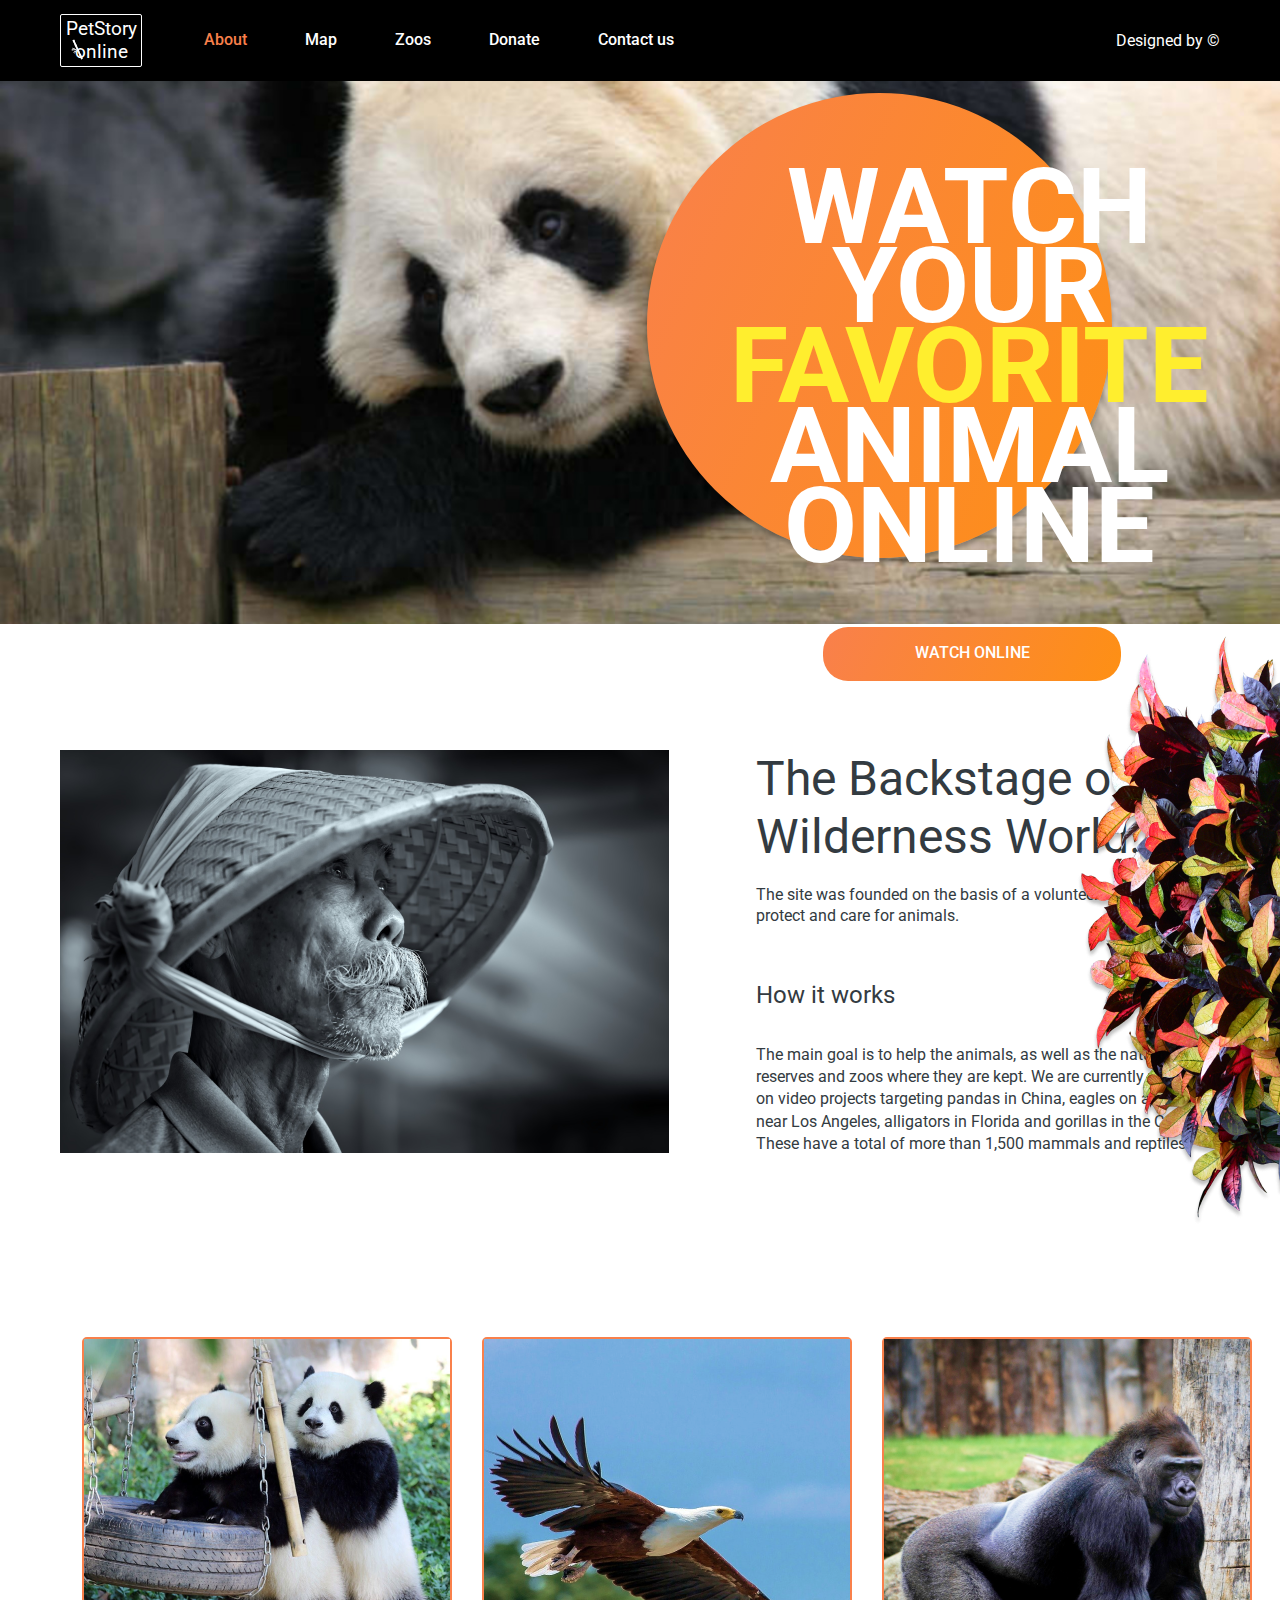
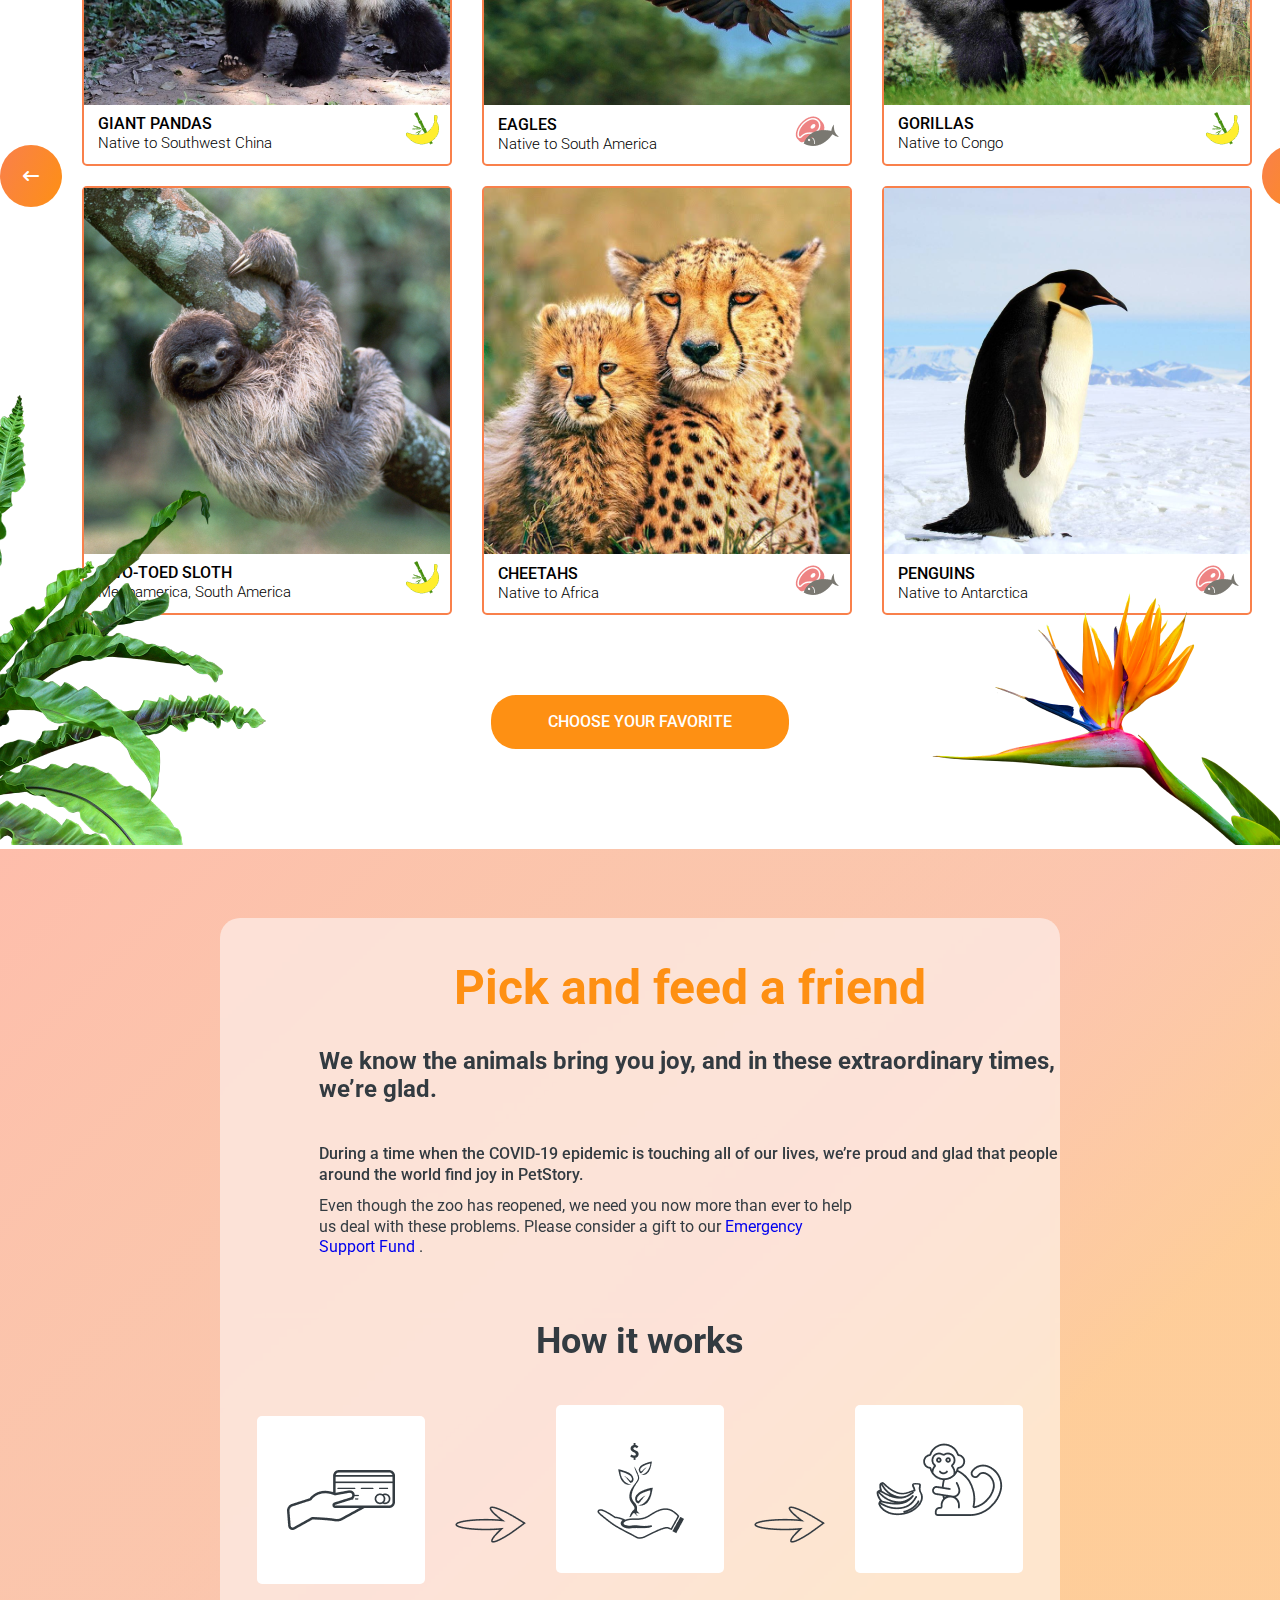
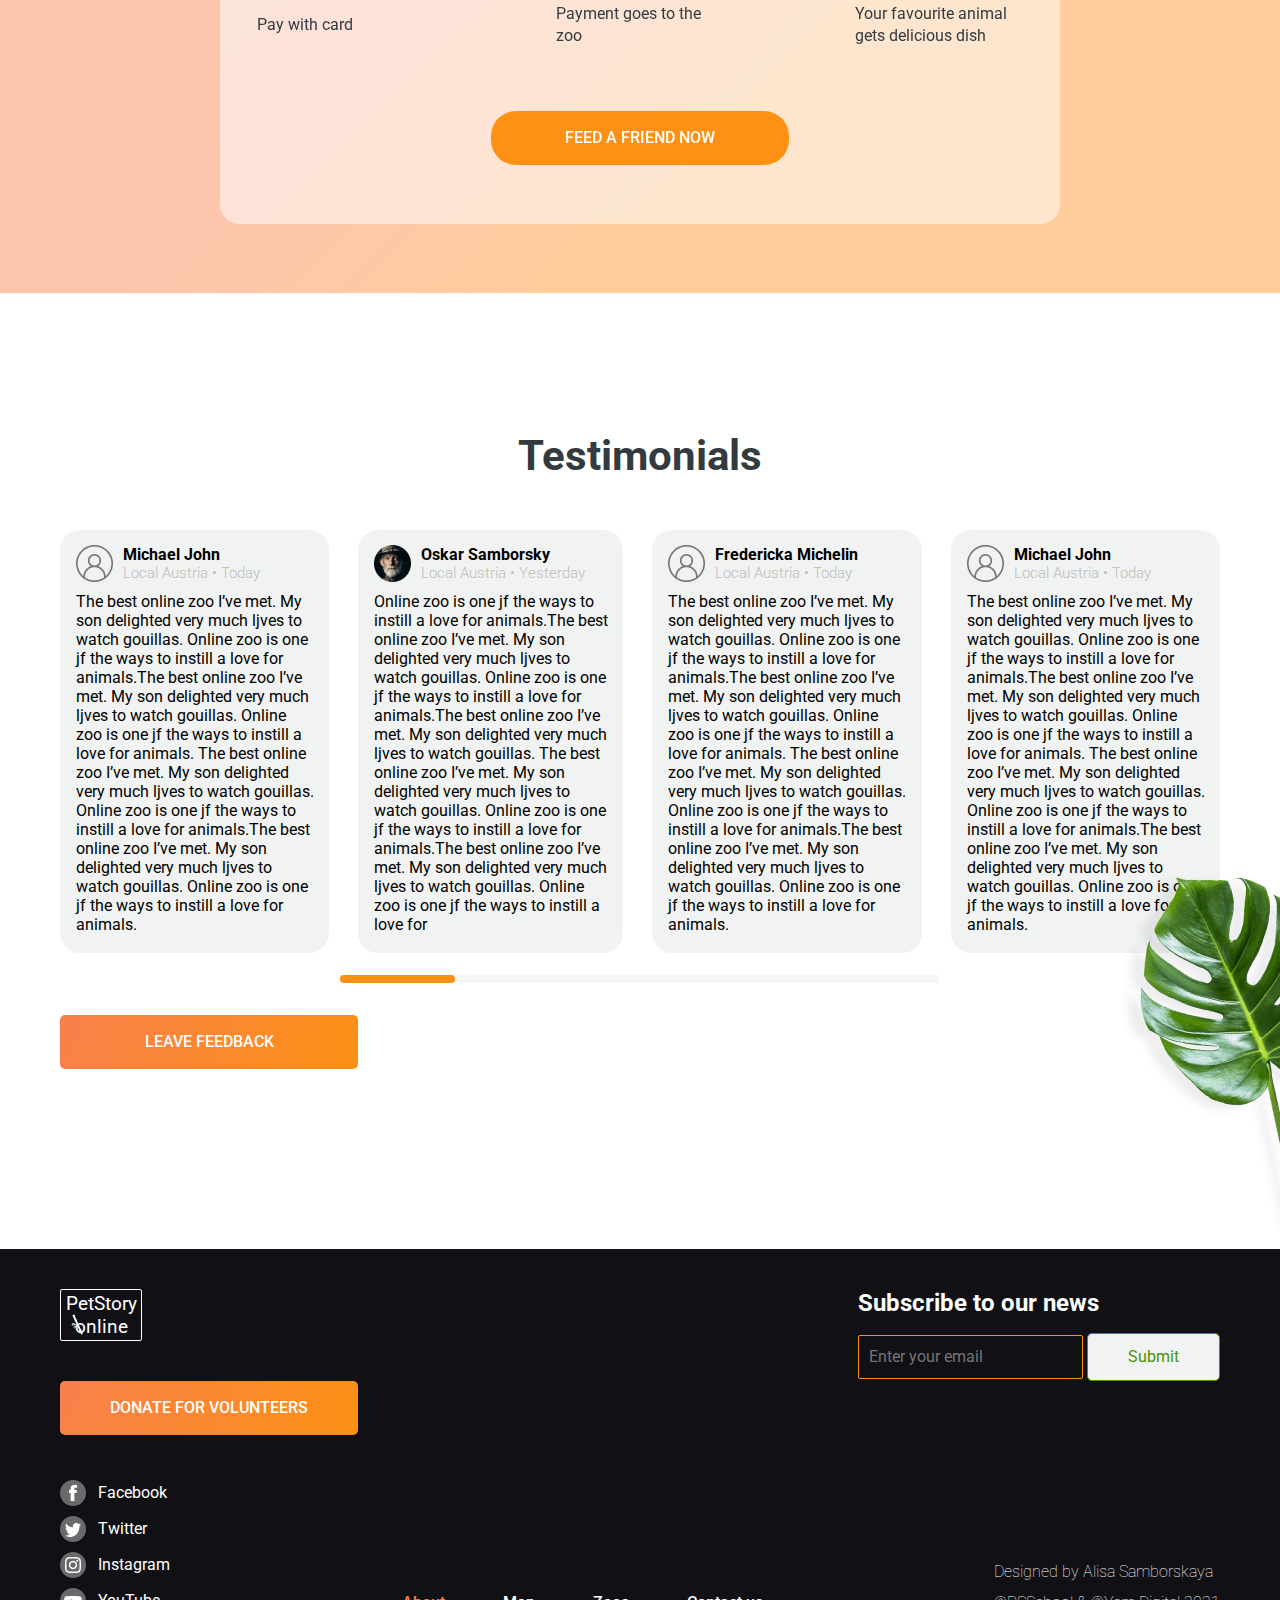
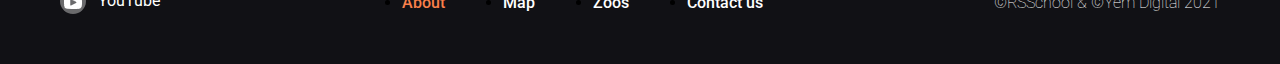
==== pages/main/index.html @ 8fd2d7d8 "init: start online-zoo project" ====
<!DOCTYPE html>
<html lang="en">
	<head>
		<meta charset="UTF-8" />
		<meta http-equiv="X-UA-Compatible" content="IE=edge" />
		<meta name="viewport" content="width=device-width, initial-scale=1.0" />
		<title>ONLINE-ZOO</title>
		<link rel="stylesheet" href="./style.css" />
		<link
			rel="stylesheet"
			href="https://cdnjs.cloudflare.com/ajax/libs/font-awesome/6.2.0/css/all.min.css"
		/>
	</head>
	<body>
		<div class="section__1">
			<!-- header section -->
			<div class="header__container">
				<div class="container">
					<header class="header">
						<div class="header__content">
							<div class="header__logo">
								<a href="./index.html"
									><h1>
										<span>PetStory</span>
										<span>online</span>
									</h1></a
								>
								<img
									src="../../assets/images/bamboo.svg"
									alt="bamboo image"
									class="bamboo"
								/>
							</div>
							<nav class="header__navigation">
								<ul>
									<li><a href="#" class="header__active">About</a></li>
									<li><a href="#">Map</a></li>
									<li><a href="#">Zoos</a></li>
									<li>
										<a href="../donate/index.html" target="_blank">Donate</a>
									</li>
									<li><a href="#">Contact us</a></li>
								</ul>
							</nav>
						</div>
						<div class="design">
							<a
								href="https://www.figma.com/file/jfEFwkXVj1WRq7sUHDr8os/PetStory-online"
								target="_blank"
								>Designed by &copy;</a
							>
						</div>
					</header>
				</div>
			</div>
			<!-- header section -->
			<!-- Watch your favourite animal section -->
			<div class="watch">
				<div class="ellipse"></div>
				<div class="watch__text">
					<h2 class="watch__title">
						<span>Watch</span> <span>your</span>
						<span class="favourite">favorite </span> <span>animal </span>
						<span>online</span>
					</h2>
				</div>
				<div>
					<button class="watch__btn">watсh online</button>
				</div>
			</div>
			<!-- watch your favourite animal section -->
		</div>
		<main>
			<div class="section__2">
				<!-- backstage section -->
				<div class="container">
					<section class="backstage">
						<div class="backstage__photo">
							<img src="../../assets/images/bamboo-cap.png" alt="bamboo-cap" />
						</div>
						<div class="backstage__text">
							<h2>The Backstage of the Wilderness World.</h2>
							<p class="backstage__found">
								The site was founded on the basis of a volunteer movement to
								protect and care for animals.
							</p>
							<p class="backstage__work">How it works</p>
							<p class="backstage__goal">
								The main goal is to help the animals, as well as the nature
								reserves and zoos where they are kept. We are currently working
								on video projects targeting pandas in China, eagles on an island
								near Los Angeles, alligators in Florida and gorillas in the
								Congo. These have a total of more than 1,500 mammals and
								reptiles.
							</p>
						</div>
					</section>
				</div>
				<div class="flower_foto1">
					<img src="../../assets/images/flower_foto1.png" alt="flower_foto1" />
				</div>
			</div>
			<!-- backstage section -->
			<!-- animals card section -->
			<section class="animals">
				<div class="animals__scroll">
					<div class="arrow__left">
						<div class="arrow__left-ellipse">
							<a href="#">
								<i class="fa-solid fa-arrow-left-long"></i>
							</a>
						</div>
					</div>
					<!-- <div class="container"> -->
					<div class="animals__cards">
						<div class="animals__card">
							<img src="../../assets/images/pandas.png" alt="pandas image" />
							<div class="animals__card-info">
								<div class="animals__card-text">
									<h2>giant Pandas</h2>
									<p>Native to Southwest China</p>
								</div>
								<div>
									<img
										src="../../assets/icons/banana-bamboo_icon.png"
										alt="banana-bamboo_icon"
									/>
								</div>
							</div>
						</div>
						<div class="animals__card">
							<img src="../../assets/images/eagle.png" alt="eagle image" />
							<div class="animals__card-info">
								<div class="animals__card-text">
									<h2>Eagles</h2>
									<p>Native to South America</p>
								</div>
								<div>
									<img
										src="../../assets/icons/meet-fish_icon.png"
										alt="banana-bamboo_icon"
									/>
								</div>
							</div>
						</div>
						<div class="animals__card">
							<img src="../../assets/images/gorilla.png" alt="gorilla image" />
							<div class="animals__card-info">
								<div class="animals__card-text">
									<h2>Gorillas</h2>
									<p>Native to Congo</p>
								</div>
								<div>
									<img
										src="../../assets/icons/banana-bamboo_icon.png"
										alt="banana-bamboo_icon"
									/>
								</div>
							</div>
						</div>
						<div class="animals__card">
							<img src="../../assets/images/sloth.png" alt="sloth image" />
							<div class="animals__card-info">
								<div class="animals__card-text">
									<h2>Two-toed Sloth</h2>
									<p>Mesoamerica, South America</p>
								</div>
								<div>
									<img
										src="../../assets/icons/banana-bamboo_icon.png"
										alt="banana-bamboo_icon"
									/>
								</div>
							</div>
						</div>
						<div class="animals__card">
							<img
								src="../../assets/images/cheetahs.png"
								alt="cheetahs image"
							/>
							<div class="animals__card-info">
								<div class="animals__card-text">
									<h2>cheetahs</h2>
									<p>Native to Africa</p>
								</div>
								<div>
									<img
										src="../../assets/icons/meet-fish_icon.png"
										alt="meet-fish_icon"
									/>
								</div>
							</div>
						</div>
						<div class="animals__card">
							<img src="../../assets/images/penguin.png" alt="penguin image" />
							<div class="animals__card-info">
								<div class="animals__card-text">
									<h2>Penguins</h2>
									<p>Native to Antarctica</p>
								</div>
								<div>
									<img
										src="../../assets/icons/meet-fish_icon.png"
										alt="meet-fish_icon"
									/>
								</div>
							</div>
						</div>
					</div>
					<!-- </div> -->
					<div class="arrow__right">
						<div class="arrow__right-ellipse">
							<a href="#">
								<i class="fa-solid fa-arrow-right-long"></i>
							</a>
						</div>
					</div>
				</div>
				<div class="animals__card-button">
					<button>choose your favorite</button>
				</div>

				<div class="flower_foto2">
					<img src="../../assets/images/flower_photo2.png" alt="flower_foto2" />
				</div>
				<div class="flower_foto3">
					<img src="../../assets/images/flower_photo3.png" alt="flower_foto3" />
				</div>
			</section>
			<!-- animals card section -->
			<!-- pick and feed section -->
			<section class="feed">
				<div class="pick">
					<h2>Pick and feed a friend</h2>
					<div class="pick__text">
						<h3>
							We know the animals bring you joy, and in these extraordinary
							times, we’re glad.
						</h3>
						<h4>
							During a time when the COVID-19 epidemic is touching all of our
							lives, we’re proud and glad that people around the world find joy
							in PetStory.
						</h4>
						<p>
							Even though the zoo has reopened, we need you now more than ever
							to help us deal with these problems. Please consider a gift to our
							<a href="#">Emergency Support Fund </a> .
						</p>
					</div>
				</div>
				<div class="pick__work">
					<h3>How it works</h3>
					<div class="pick__process">
						<div class="pick__box">
							<div class="pick__img1">
								<img src="../../assets/icons/pay.png" alt="pay" />
							</div>
							<p>Pay with card</p>
						</div>
						<div>
							<img src="../../assets/icons/arrow.png" alt="arrow" />
						</div>
						<div class="pick__box">
							<div class="pick__img2">
								<img src="../../assets/icons/zoo.png" alt="zoo" />
							</div>
							<p>Payment goes to the zoo</p>
						</div>
						<div>
							<img src="../../assets/icons/arrow.png" alt="arrow" />
						</div>
						<!-- pick__box -->
						<div class="pick__box">
							<div class="pick__img3">
								<img src="../../assets/icons/monkey.png" alt="monkey image" />
							</div>
							<p>Your favourite animal gets delicious dish</p>
						</div>
					</div>
					<div class="pick__button">
						<button>Feed a friend now</button>
					</div>
				</div>
			</section>
			<!-- pick and feed section -->
			<!-- testimonials section -->
			<section class="testimonials">
				<div class="container">
					<div class="testimonials__title">
						<h3>Testimonials</h3>
					</div>
					<div class="testimonials__boxs">
						<div class="user__box">
							<div class="user__data">
								<img src="../../assets/icons/user_icon.png" alt="user icon" />
								<div class="user__info">
									<h4>Michael John</h4>
									<p>Local Austria • Today</p>
								</div>
							</div>
							<div class="user__paragraph">
								<p>
									The best online zoo I’ve met. My son delighted very much ljves
									to watch gouillas. Online zoo is one jf the ways to instill a
									love for animals.The best online zoo I’ve met. My son
									delighted very much ljves to watch gouillas. Online zoo is one
									jf the ways to instill a love for animals. The best online zoo
									I’ve met. My son delighted very much ljves to watch gouillas.
									Online zoo is one jf the ways to instill a love for
									animals.The best online zoo I’ve met. My son delighted very
									much ljves to watch gouillas. Online zoo is one jf the ways to
									instill a love for animals.
								</p>
							</div>
						</div>
						<div class="user__box">
							<div class="user__data">
								<img src="../../assets/icons/Ellipse 2.png" alt="user icon" />
								<div class="user__info">
									<h4>Oskar Samborsky</h4>
									<p>Local Austria • Yesterday</p>
								</div>
							</div>
							<div class="user__paragraph">
								<p>
									Online zoo is one jf the ways to instill a love for
									animals.The best online zoo I’ve met. My son delighted very
									much ljves to watch gouillas. Online zoo is one jf the ways to
									instill a love for animals.The best online zoo I’ve met. My
									son delighted very much ljves to watch gouillas. The best
									online zoo I’ve met. My son delighted very much ljves to watch
									gouillas. Online zoo is one jf the ways to instill a love for
									animals.The best online zoo I’ve met. My son delighted very
									much ljves to watch gouillas. Online zoo is one jf the ways to
									instill a love for
								</p>
							</div>
						</div>
						<div class="user__box">
							<div class="user__data">
								<img src="../../assets/icons/user_icon.png" alt="user icon" />
								<div class="user__info">
									<h4>Fredericka Michelin</h4>
									<p>Local Austria • Today</p>
								</div>
							</div>
							<div class="user__paragraph">
								<p>
									The best online zoo I’ve met. My son delighted very much ljves
									to watch gouillas. Online zoo is one jf the ways to instill a
									love for animals.The best online zoo I’ve met. My son
									delighted very much ljves to watch gouillas. Online zoo is one
									jf the ways to instill a love for animals. The best online zoo
									I’ve met. My son delighted very much ljves to watch gouillas.
									Online zoo is one jf the ways to instill a love for
									animals.The best online zoo I’ve met. My son delighted very
									much ljves to watch gouillas. Online zoo is one jf the ways to
									instill a love for animals.
								</p>
							</div>
						</div>
						<div class="user__box">
							<div class="user__data">
								<img src="../../assets/icons/user_icon.png" alt="user icon" />
								<div class="user__info">
									<h4>Michael John</h4>
									<p>Local Austria • Today</p>
								</div>
							</div>
							<div class="user__paragraph">
								<p>
									The best online zoo I’ve met. My son delighted very much ljves
									to watch gouillas. Online zoo is one jf the ways to instill a
									love for animals.The best online zoo I’ve met. My son
									delighted very much ljves to watch gouillas. Online zoo is one
									jf the ways to instill a love for animals. The best online zoo
									I’ve met. My son delighted very much ljves to watch gouillas.
									Online zoo is one jf the ways to instill a love for
									animals.The best online zoo I’ve met. My son delighted very
									much ljves to watch gouillas. Online zoo is one jf the ways to
									instill a love for animals.
								</p>
							</div>
						</div>
					</div>
					<div class="line__scroll">
						<div class="line"></div>
					</div>
					<div class="testimonials__button">
						<button>leave feedback</button>
					</div>
					<div class="leav">
						<img src="../../assets/images/leav_foto.png" alt="leav_foto" />
					</div>
				</div>
			</section>
			<!-- testimonials section -->
		</main>
		<footer>
			<div class="container">
				<div class="footer__header">
					<div class="footer__logo">
						<a href="./index.html"
							><h1>
								<span>PetStory</span>
								<span>online</span>
							</h1></a
						>
						<img
							src="../../assets/images/bamboo.svg"
							alt="bamboo image"
							class="bamboo"
						/>
					</div>
					<div class="footer__news">
						<h2>Subscribe to our news</h2>
						<input type="email" placeholder="Enter your email" required />
						<button>Submit</button>
					</div>
				</div>
				<div class="footer__btn">
					<a href="../donate/index.html" target="_blank"
						>donate for volunteers</a
					>
				</div>
				<div class="footer__navbar">
					<div class="footer__icons">
						<div class="icon icon1">
							<a href="#">
								<img
									src="../../assets/icons/facebook.png"
									alt="facebook logo"
								/>
							</a>
							<p>Facebook</p>
						</div>
						<div class="icon icon2">
							<a href="#">
								<img src="../../assets/icons/twitter.png" alt="twitter logo" />
							</a>
							<p>Twitter</p>
						</div>
						<div class="icon icon3">
							<a href="#">
								<img
									src="../../assets/icons/instagram.png"
									alt="instagram logo"
								/>
							</a>
							<p>Instagram</p>
						</div>
						<div class="icon icon4">
							<a href="#">
								<img src="../../assets/icons/youtube.png" alt="youtube logo" />
							</a>
							<p>YouTube</p>
						</div>
					</div>
					<nav class="header__navigation">
						<ul>
							<li><a href="#" class="header__active">About</a></li>
							<li><a href="#">Map</a></li>
							<li><a href="#">Zoos</a></li>

							<li><a href="#">Contact us</a></li>
						</ul>
					</nav>
					<div class="contributors">
						<p>Designed by Alisa Samborskaya</p>
						<p>©RSSchool & ©Yem Digital 2021</p>
					</div>
				</div>
			</div>
		</footer>
	</body>
</html>
---- pages/main/style.css ----
@import url('https://fonts.googleapis.com/css2?family=Roboto:ital,wght@0,400;0,500;0,700;0,900;1,300;1,400;1,500;1,700;1,900&display=swap');
/* 727px */
* {
	margin: 0;
	padding: 0;
	box-sizing: border-box;
	font-family: 'Roboto', sans-serif;
	text-decoration: none;
}

.container {
	max-width: 1160px;
	margin: 0 auto;
}
.header__container {
	background: #000000;
	backdrop-filter: blur(2px);
}
header {
	display: flex;
	justify-content: space-between;
	align-items: center;
	padding: 14px 0;
}
.header__content {
	display: flex;
	align-items: center;
	gap: 62px;
}
.header__logo {
	position: relative;
}

.header__logo h1 {
	color: #fff;
	border: 1px solid #fff;
	line-height: 120%;
	font-size: 19px;
	padding: 3px 4.55px 2px 4.55px;
	display: flex;
	flex-direction: column;

	font-weight: 400;

	border-radius: 2px;
}
.header__logo h1 span {
	display: block;
	text-align: center;
}
.header__navigation ul {
	display: flex;
	gap: 58px;
}
.header__navigation ul li a.header__active {
	color: #f9804b;
}
.header__navigation ul li a {
	font-weight: 500;
	font-size: 16px;
	line-height: 140%;
	color: #ffffff;
	transition: 0.5s all;
}
.header__navigation ul li a:hover {
	color: #f9804b;
	text-decoration: underline;
}
.bamboo {
	position: absolute;
	top: 25px;
	left: 11px;
}
.design a {
	color: #fff;
}
.design a:hover {
	color: #fed290;
}

/*  */
.section__1 {
	background-image: url(/assets/images/GiantPanda.png);
	background-size: contain;
	background-repeat: no-repeat;
	height: 100vh;
}
.section__2 {
	position: relative;
}
.watch {
	position: relative;
	/* height: 100vh; */
}

.ellipse {
	width: 465px;
	height: 465px;
	background: linear-gradient(113.96deg, #f9804b 1.49%, #fe9013 101.44%);
	border-radius: 50%;
	box-shadow: 0px 4px 4px rgba(0, 0, 0, 0.25);
	position: absolute;
	left: calc(50% - 465px / 2 + 239.5px);
	top: 12px;
	z-index: 0;
}
.watch__text {
	z-index: 10;
}
.watch__title {
	font-style: normal;
	font-weight: 700;
	font-size: 106.496px;
	line-height: 75%;
	text-align: center;
	text-transform: uppercase;
	color: #ffffff;
	position: absolute;
	top: 86px;
	left: calc(50% - 500.31px / 2 + 340.15px);
}
.watch__title span {
	display: block;
}
.favourite {
	color: #ffee2e;
}
.watch__btn {
	font-style: normal;
	font-weight: 500;
	font-size: 16px;
	line-height: 140%;
	/* or 22px */

	text-align: center;
	text-transform: uppercase;

	color: #ffffff;
	background: linear-gradient(113.96deg, #f9804b 1.49%, #fe9013 101.44%);
	border-radius: 25px;
	border: none;
	position: absolute;
	width: 298px;
	height: 54px;
	left: calc(50% - 298px / 2 + 332px);
	top: 546px;
}

/*  */

.backstage {
	display: flex;
	/* align-items: center; */
	gap: 87px;
	justify-content: space-between;
	margin: -150px 0 180px 0;
}
.backstage__text h2 {
	font-style: normal;
	font-weight: 400;
	font-size: 48px;
	line-height: 120%;
	/* or 58px */

	color: #333b41;
}
.backstage__found {
	padding: 20px 0 54px 0;
	font-style: normal;
	font-weight: 400;
	font-size: 16px;
	line-height: 130%;
	/* or 21px */

	color: #333b41;
}
.backstage__work {
	font-style: normal;
	font-weight: 400;
	font-size: 24px;
	line-height: 120%;
	/* identical to box height, or 29px */

	color: #333b41;
	padding-bottom: 34px;
}
.backstage__goal {
	font-style: normal;
	font-weight: 400;
	font-size: 16px;
	line-height: 140%;
	/* or 22px */

	color: #333b41;
}

/*  */
/*  */
/*  */
/*  */
.animals__card-info {
	padding: 3px 11px 10px 14px;
}
.animals__card-text h2 {
	font-style: normal;
	font-weight: 500;
	font-size: 16px;
	line-height: 140%;
	text-transform: uppercase;
	color: #000000;
}
.animals__card-text p {
	font-style: normal;
	font-weight: 300;
	font-size: 15px;
	line-height: 110%;
	color: #000000;
}
.animals__card-info {
	display: flex;
	justify-content: space-between;
	align-items: center;
}
.animals__cards {
	display: grid;
	column-gap: 30px;
	row-gap: 20px;
	grid-template-columns: auto auto auto;
	width: 1160px;
}
.animals {
	padding-bottom: 100px;
	position: relative;
}
.animals__card {
	border-radius: 5px;
	border: 2px solid #f9804b;
}
.animals__card-button {
	text-align: center;
}
.animals__card-button button {
	font-style: normal;
	font-weight: 500;
	font-size: 16px;
	line-height: 140%;
	text-align: center;
	text-transform: uppercase;
	color: #ffffff;
	background: #fe9013;
	border-radius: 25px;
	width: 298px;
	height: 54px;
	border-radius: 25px;
	border: none;
}

.arrow__left-ellipse,
.arrow__right-ellipse {
	width: 62px;
	height: 62px;
	background: linear-gradient(113.96deg, #f9804b 1.49%, #fe9013 101.44%);
	border-radius: 50%;
	display: flex;
	justify-content: center;
	align-items: center;
}
.arrow__left-ellipse a i,
.arrow__right-ellipse a i {
	color: #ffffff;

	width: 16px;
}
.animals__scroll {
	display: flex;
	/* justify-content: space-between; */
	gap: 20px;
	align-items: center;

	width: 1324px;
	margin: 0 auto;
	margin-bottom: 80px;
}

.flower_foto1 {
	position: absolute;
	right: 0;
	top: -125px;
}
.flower_foto2 {
	position: absolute;
	bottom: 0;
	left: 0;
}
.flower_foto3 {
	position: absolute;
	right: 0;
	bottom: 0;
}
/*  */
/*  */
/*  */

.feed {
	background: linear-gradient(
			315.75deg,
			rgba(254, 210, 144, 0.7) 30.06%,
			#febdab 100.95%,
			rgba(254, 210, 144, 0.7) 106.36%
		),
		linear-gradient(
			315.75deg,
			rgba(254, 189, 171, 0.74) 30.06%,
			rgba(243, 169, 248, 0.66) 50.74%,
			#e0d8f0 80.49%,
			#eaf7fe 127.9%,
			#eaf7fe 149.54%
		),
		linear-gradient(
			315.75deg,
			rgba(254, 189, 171, 0.74) 30.06%,
			rgba(243, 169, 248, 0.66) 50.74%,
			#e0d8f0 80.49%,
			#eaf7fe 127.9%,
			#eaf7fe 149.54%
		);
	padding: 69px 220px;
}
.pick {
	background: rgba(253, 253, 255, 0.52);
	backdrop-filter: blur(2px);
	/* Note: backdrop-filter has minimal browser support */
	border-top-left-radius: 20px;
	border-top-right-radius: 20px;
	padding: 41px 0 0 99px;
}
.pick__work {
	background: rgba(253, 253, 255, 0.52);
	backdrop-filter: blur(2px);
	/* Note: backdrop-filter has minimal browser support */

	border-bottom-left-radius: 20px;
	border-bottom-right-radius: 20px;
}
.pick h2 {
	font-size: 48px;
	line-height: 120%;
	text-align: center;
	color: #fe9013;
}
.pick__text h3 {
	font-size: 24px;
	line-height: 120%;
	color: #333b41;
	padding: 30px 0 40px 0;
}
.pick__text h4 {
	font-weight: 500;
	font-size: 16px;
	line-height: 130%;
	color: #333b41;
}
.pick__text p {
	font-size: 16px;
	line-height: 130%;
	color: #333b41;
	padding: 10px 198px 60px 0;
}
.pick__work h3 {
	font-size: 36px;
	line-height: 130%;
	/* identical to box height, or 47px */
	padding-bottom: 40px;
	color: #333b41;
	text-align: center;
	font-style: normal;
}
.pick__process {
	display: flex;
	align-items: center;
	gap: 30px;
	justify-content: center;
	width: 764px;
	margin: 0 auto;
}
.pick__img1 {
	background: #ffffff;
	border-radius: 5px;
	padding: 54px 30px;
	width: 168px;
	height: 168px;
}

.pick__img2 {
	padding: 38px 41px 35px 41px;
	background: #ffffff;
	border-radius: 5px;
	width: 168px;
	height: 168px;
}
.pick__img3 {
	padding: 38px 21px 35px 21px;
	background: #ffffff;
	border-radius: 5px;
	width: 168px;
	height: 168px;
}
.pick__box p {
	font-size: 16px;
	line-height: 140%;
	/* or 22px */
	width: 168px;
	color: #333b41;
	padding-top: 30px;
}
.pick__button {
	text-align: center;
}
.pick__button button {
	font-style: normal;
	font-weight: 500;
	font-size: 16px;
	line-height: 140%;
	text-align: center;
	text-transform: uppercase;
	color: #ffffff;
	background: #fe9013;
	border-radius: 25px;
	width: 298px;
	height: 54px;
	border-radius: 25px;
	border: none;
	margin-top: 63px;
	margin-bottom: 59px;
}

/*  */
/*  */
/*  */
.testimonials__boxs {
	display: flex;
	gap: 29px;
}
.testimonials__title {
	padding: 140px 0 50px 0;
	text-align: center;
	font-size: 36px;
	line-height: 130%;

	color: #333b41;
}
.user__box {
	background: #f1f3f2;
	border-radius: 20px;
	padding: 15px 15px 19px 16px;
}
.user__data {
	display: flex;
	gap: 10px;
	align-items: center;
	padding-bottom: 10px;
}
.user__info h4 {
	font-size: 16px;
	line-height: 120%;
	color: #000000;
}
.user__info p {
	font-weight: 300;
	font-size: 15px;
	line-height: 120%;
	color: #bdbdbd;
}
.line__scroll {
	width: 599px;
	height: 8px;
	background: #f5f7f6;
	margin: 22px 0 32px 280px;
}
.line {
	width: 115px;
	height: 8px;
	background: #fe9013;
	border-radius: 5px;
}
.testimonials__button button {
	font-style: normal;
	font-weight: 500;
	font-size: 16px;
	line-height: 140%;
	/* or 22px */
	width: 298px;
	height: 54px;
	text-align: center;
	text-transform: uppercase;
	background: linear-gradient(113.96deg, #f9804b 1.49%, #fe9013 101.44%);
	border-radius: 5px;
	border: none;
	color: #ffffff;
	margin-bottom: 180px;
}
.leav {
	position: absolute;
	bottom: 0;
	right: 0;
}
.testimonials {
	position: relative;
}

.footer__logo {
	position: relative;
}

.footer__logo h1 {
	color: #fff;
	border: 1px solid #fff;
	line-height: 120%;
	font-size: 19px;
	padding: 3px 4.55px 2px 4.55px;
	display: flex;
	flex-direction: column;

	font-weight: 400;

	border-radius: 2px;
}
.footer__logo h1 span {
	display: block;
	text-align: center;
}
footer {
	background: #111115;
	padding: 40px 0 50px 0;
}
.footer__header {
	display: flex;
	justify-content: space-between;
}
.footer__news h2 {
	font-size: 24px;
	line-height: 120%;
	padding-bottom: 15px;
	/* identical to box height, or 29px */

	color: #ffffff;
}
.footer__news input {
	font-size: 16px;
	line-height: 140%;
	padding: 10px;
	color: #bdbdbd;
	outline: none;
	background: transparent;
	border: 0.7px solid #fe9013;
	border-radius: 2px;
}
.footer__news button {
	font-size: 16px;
	line-height: 140%;
	color: #4b9200;
	padding: 12px 40px;
	background: #f1f3f2;
	border: 1px solid #4b9200;
	border-radius: 5px;
	cursor: pointer;
}
.footer__btn a {
	font-style: normal;
	font-weight: 500;
	font-size: 16px;
	line-height: 140%;
	/* or 22px */
	width: 298px;
	height: 54px;
	text-align: center;
	text-transform: uppercase;
	background: linear-gradient(113.96deg, #f9804b 1.49%, #fe9013 101.44%);
	border-radius: 5px;
	border: none;
	color: #ffffff;
	display: flex;
	justify-content: center;
	align-items: center;
}
.footer__navbar {
	display: flex;
	justify-content: space-between;
	align-items: flex-end;
	margin-top: 45px;
}
.icon a {
	width: 26px;
	height: 26px;
	background: rgba(196, 196, 196, 0.5);
	border-radius: 50%;
}
.icon p {
	font-size: 16px;
	line-height: 140%;
	/* or 22px */

	color: #ffffff;
}
.icon {
	display: flex;
	gap: 12px;
	align-items: center;
}
.icon1 a {
	padding: 5px 9px;
}
.icon2 a {
	padding: 6px 5px;
}
.icon3 a {
	padding: 5px;
}
.icon4 a {
	padding: 6px 4px 7px 4px;
}
.footer__icons {
	display: flex;
	flex-direction: column;
	gap: 10px;
}
.contributors {
	display: flex;
	flex-direction: column;
	gap: 10px;
}
.contributors p {
	font-weight: 100;
	font-size: 16px;
	line-height: 130%;
	/* identical to box height, or 21px */
	font-weight: lighter;
	color: #ffffff;
}
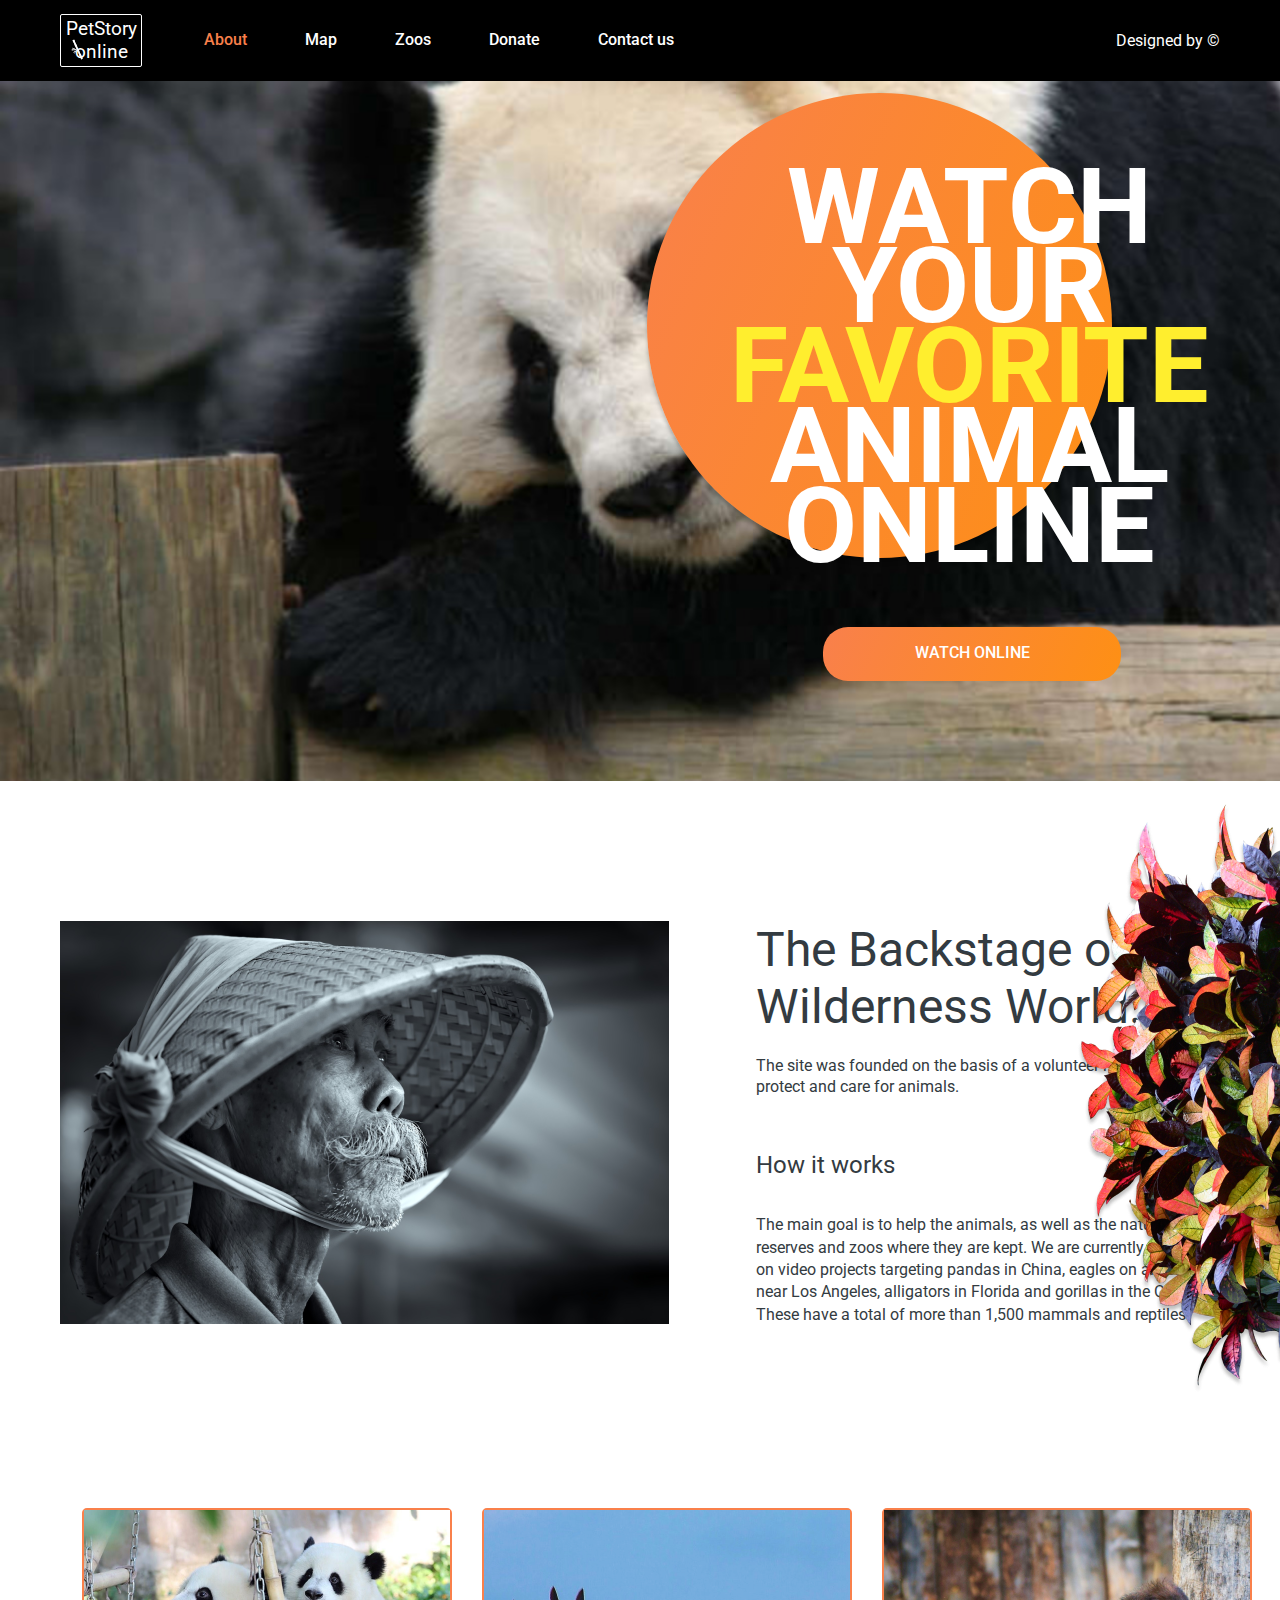
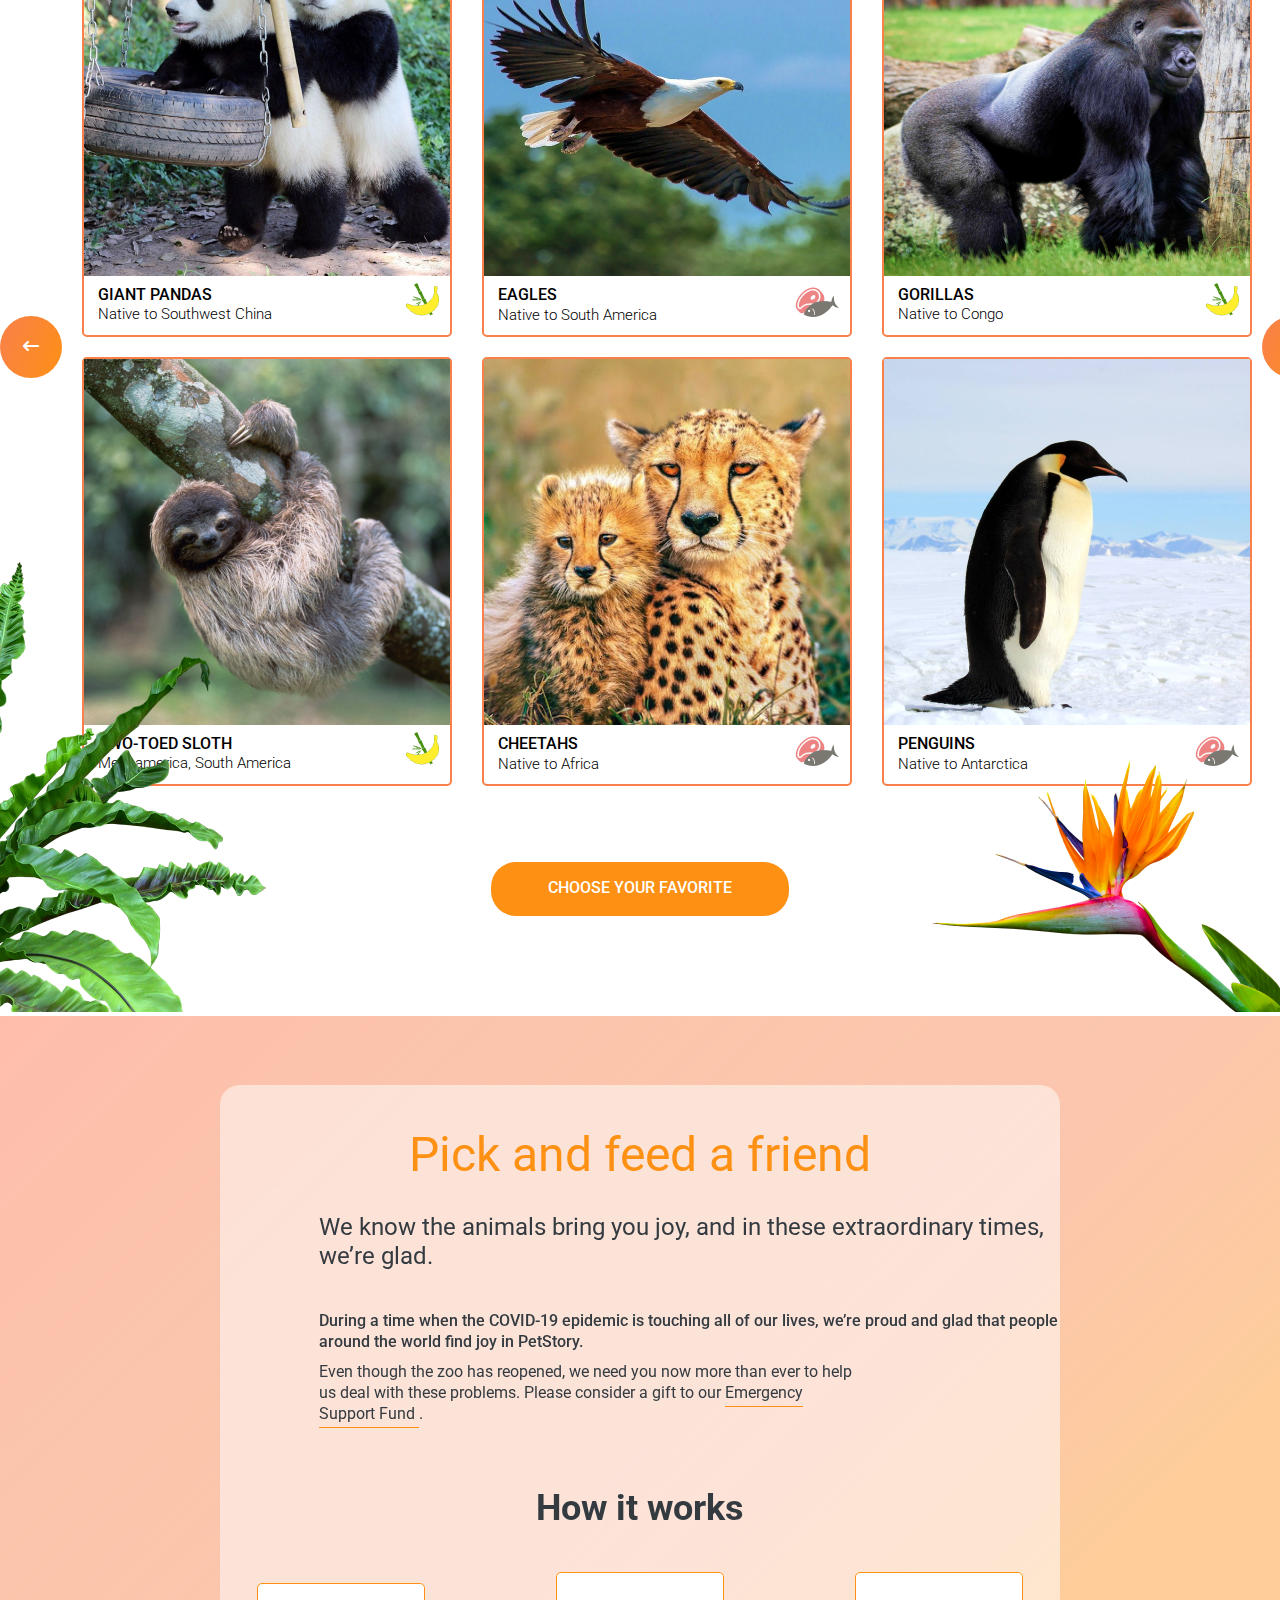
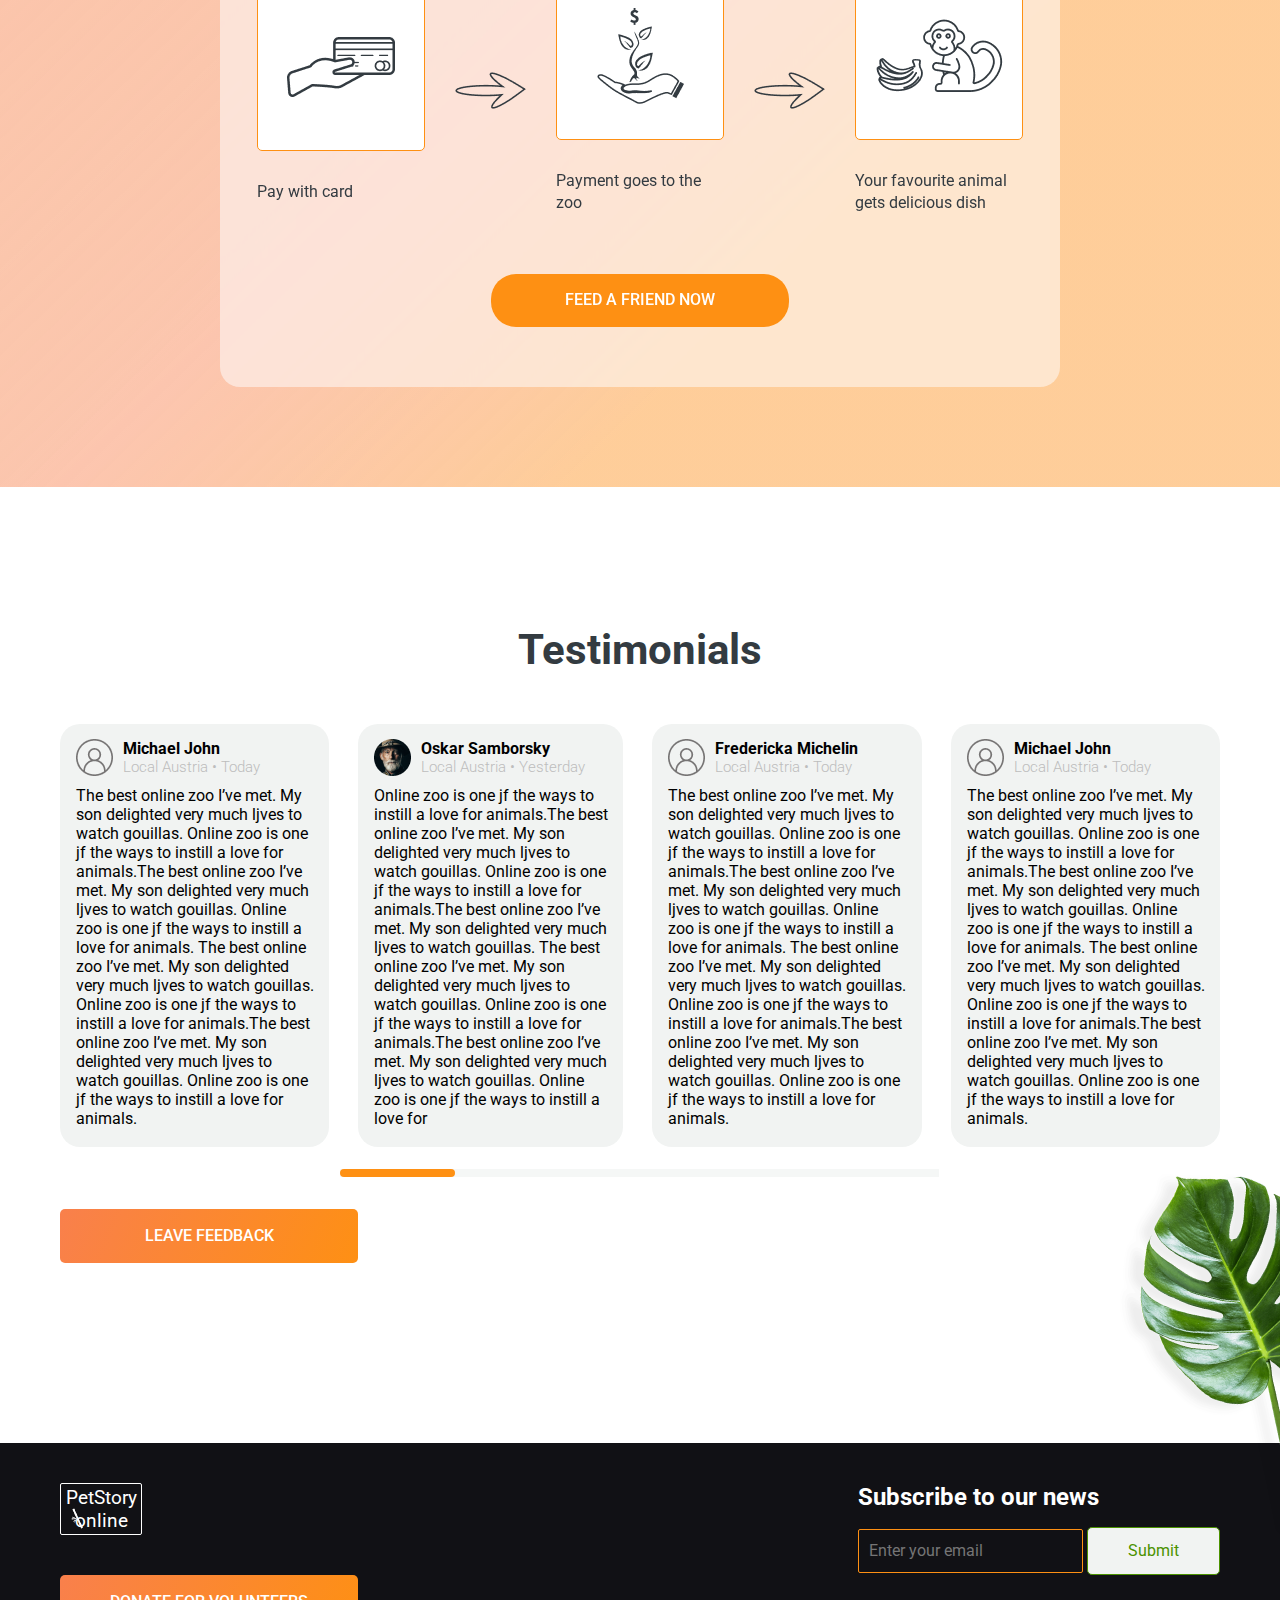
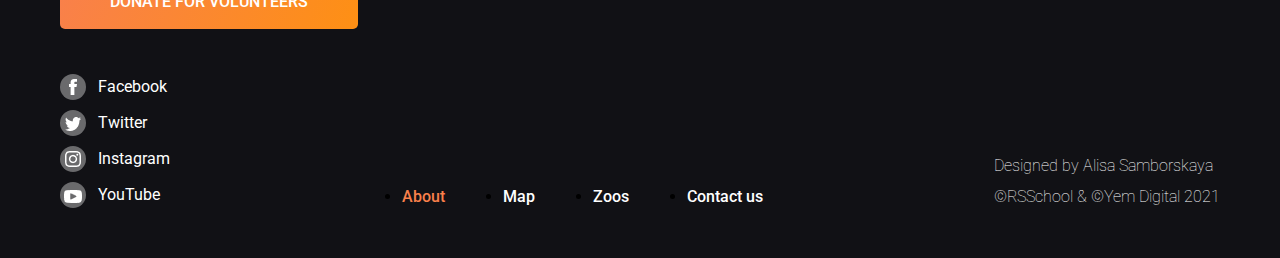
==== commit b53764e2: "fix: fix broken layout" ====
--- a/pages/main/index.html
+++ b/pages/main/index.html
@@ -230,56 +230,61 @@
 			<!-- animals card section -->
 			<!-- pick and feed section -->
 			<section class="feed">
-				<div class="pick">
-					<h2>Pick and feed a friend</h2>
-					<div class="pick__text">
-						<h3>
-							We know the animals bring you joy, and in these extraordinary
-							times, we’re glad.
-						</h3>
-						<h4>
-							During a time when the COVID-19 epidemic is touching all of our
-							lives, we’re proud and glad that people around the world find joy
-							in PetStory.
-						</h4>
-						<p>
-							Even though the zoo has reopened, we need you now more than ever
-							to help us deal with these problems. Please consider a gift to our
-							<a href="#">Emergency Support Fund </a> .
-						</p>
-					</div>
-				</div>
-				<div class="pick__work">
-					<h3>How it works</h3>
-					<div class="pick__process">
-						<div class="pick__box">
-							<div class="pick__img1">
-								<img src="../../assets/icons/pay.png" alt="pay" />
-							</div>
-							<p>Pay with card</p>
-						</div>
-						<div>
-							<img src="../../assets/icons/arrow.png" alt="arrow" />
-						</div>
-						<div class="pick__box">
-							<div class="pick__img2">
-								<img src="../../assets/icons/zoo.png" alt="zoo" />
-							</div>
-							<p>Payment goes to the zoo</p>
-						</div>
-						<div>
-							<img src="../../assets/icons/arrow.png" alt="arrow" />
-						</div>
-						<!-- pick__box -->
-						<div class="pick__box">
-							<div class="pick__img3">
-								<img src="../../assets/icons/monkey.png" alt="monkey image" />
-							</div>
-							<p>Your favourite animal gets delicious dish</p>
-						</div>
-					</div>
-					<div class="pick__button">
-						<button>Feed a friend now</button>
+				<div class="container">
+					<div class="pick">
+						<h2>Pick and feed a friend</h2>
+						<div class="pick__text">
+							<h3>
+								We know the animals bring you joy, and in these extraordinary
+								times, we’re glad.
+							</h3>
+							<h4>
+								During a time when the COVID-19 epidemic is touching all of our
+								lives, we’re proud and glad that people around the world find
+								joy in PetStory.
+							</h4>
+							<p>
+								Even though the zoo has reopened, we need you now more than ever
+								to help us deal with these problems. Please consider a gift to
+								our
+								<a href="#">Emergency Support Fund </a> .
+							</p>
+						</div>
+					</div>
+				</div>
+				<div class="container">
+					<div class="pick__work">
+						<h3>How it works</h3>
+						<div class="pick__process">
+							<div class="pick__box">
+								<div class="pick__img1">
+									<img src="../../assets/icons/pay.png" alt="pay" />
+								</div>
+								<p>Pay with card</p>
+							</div>
+							<div>
+								<img src="../../assets/icons/arrow.png" alt="arrow" />
+							</div>
+							<div class="pick__box">
+								<div class="pick__img2">
+									<img src="../../assets/icons/zoo.png" alt="zoo" />
+								</div>
+								<p>Payment goes to the zoo</p>
+							</div>
+							<div>
+								<img src="../../assets/icons/arrow.png" alt="arrow" />
+							</div>
+							<!-- pick__box -->
+							<div class="pick__box">
+								<div class="pick__img3">
+									<img src="../../assets/icons/monkey.png" alt="monkey image" />
+								</div>
+								<p>Your favourite animal gets delicious dish</p>
+							</div>
+						</div>
+						<div class="pick__button">
+							<button>Feed a friend now</button>
+						</div>
 					</div>
 				</div>
 			</section>
@@ -473,5 +478,6 @@
 				</div>
 			</div>
 		</footer>
+		<script src="script.js"></script>
 	</body>
 </html>
--- a/pages/main/style.css
+++ b/pages/main/style.css
@@ -75,15 +75,16 @@
 	color: #fff;
 }
 .design a:hover {
-	color: #fed290;
+	color: #f9804b;
 }
 
 /*  */
 .section__1 {
-	background-image: url(/assets/images/GiantPanda.png);
-	background-size: contain;
+	background-image: url(../../assets/images/GiantPanda.png);
+	background-size: cover;
 	background-repeat: no-repeat;
-	height: 100vh;
+	width: 100%;
+	padding-bottom: 700px;
 }
 .section__2 {
 	position: relative;
@@ -153,7 +154,7 @@
 	/* align-items: center; */
 	gap: 87px;
 	justify-content: space-between;
-	margin: -150px 0 180px 0;
+	margin: 140px 0 180px 0;
 }
 .backstage__text h2 {
 	font-style: normal;
@@ -279,13 +280,13 @@
 
 	width: 1324px;
 	margin: 0 auto;
-	margin-bottom: 80px;
+	margin-bottom: 76px;
 }
 
 .flower_foto1 {
 	position: absolute;
 	right: 0;
-	top: -125px;
+	top: -128px;
 }
 .flower_foto2 {
 	position: absolute;
@@ -324,7 +325,7 @@
 			#eaf7fe 127.9%,
 			#eaf7fe 149.54%
 		);
-	padding: 69px 220px;
+	padding: 69px 220px 100px 220px;
 }
 .pick {
 	background: rgba(253, 253, 255, 0.52);
@@ -332,7 +333,7 @@
 	/* Note: backdrop-filter has minimal browser support */
 	border-top-left-radius: 20px;
 	border-top-right-radius: 20px;
-	padding: 41px 0 0 99px;
+	padding: 41px 0 0 0;
 }
 .pick__work {
 	background: rgba(253, 253, 255, 0.52);
@@ -347,24 +348,29 @@
 	line-height: 120%;
 	text-align: center;
 	color: #fe9013;
+	font-style: normal;
+	font-weight: 400;
 }
 .pick__text h3 {
 	font-size: 24px;
 	line-height: 120%;
 	color: #333b41;
 	padding: 30px 0 40px 0;
+	font-weight: 400;
+	padding-left: 99px;
 }
 .pick__text h4 {
 	font-weight: 500;
 	font-size: 16px;
 	line-height: 130%;
 	color: #333b41;
+	padding-left: 99px;
 }
 .pick__text p {
 	font-size: 16px;
 	line-height: 130%;
 	color: #333b41;
-	padding: 10px 198px 60px 0;
+	padding: 10px 198px 60px 99px;
 }
 .pick__work h3 {
 	font-size: 36px;
@@ -375,6 +381,11 @@
 	text-align: center;
 	font-style: normal;
 }
+.pick__text a {
+	color: inherit;
+	border-bottom: 1px solid #fe9013;
+	padding-bottom: 4px;
+}
 .pick__process {
 	display: flex;
 	align-items: center;
@@ -386,24 +397,37 @@
 .pick__img1 {
 	background: #ffffff;
 	border-radius: 5px;
-	padding: 54px 30px;
+	display: flex;
+	align-items: center;
+	justify-content: center;
 	width: 168px;
 	height: 168px;
+	border: 1px solid #fe9013;
 }
 
 .pick__img2 {
-	padding: 38px 41px 35px 41px;
+	display: flex;
+	align-items: center;
+	justify-content: center;
 	background: #ffffff;
 	border-radius: 5px;
 	width: 168px;
 	height: 168px;
+	border: 1px solid #fe9013;
 }
 .pick__img3 {
-	padding: 38px 21px 35px 21px;
+	display: flex;
+	align-items: center;
+	justify-content: center;
 	background: #ffffff;
 	border-radius: 5px;
 	width: 168px;
 	height: 168px;
+	border: 1px solid #fe9013;
+}
+.pick__box {
+	width: 168px;
+	/* height: 168px; */
 }
 .pick__box p {
 	font-size: 16px;
@@ -427,11 +451,12 @@
 	background: #fe9013;
 	border-radius: 25px;
 	width: 298px;
-	height: 54px;
+	/* height: 54px; */
+	padding: 15px 0;
 	border-radius: 25px;
 	border: none;
-	margin-top: 63px;
-	margin-bottom: 59px;
+	margin-top: 60px;
+	margin-bottom: 60px;
 }
 
 /*  */
@@ -501,7 +526,7 @@
 }
 .leav {
 	position: absolute;
-	bottom: 0;
+	bottom: -105px;
 	right: 0;
 }
 .testimonials {
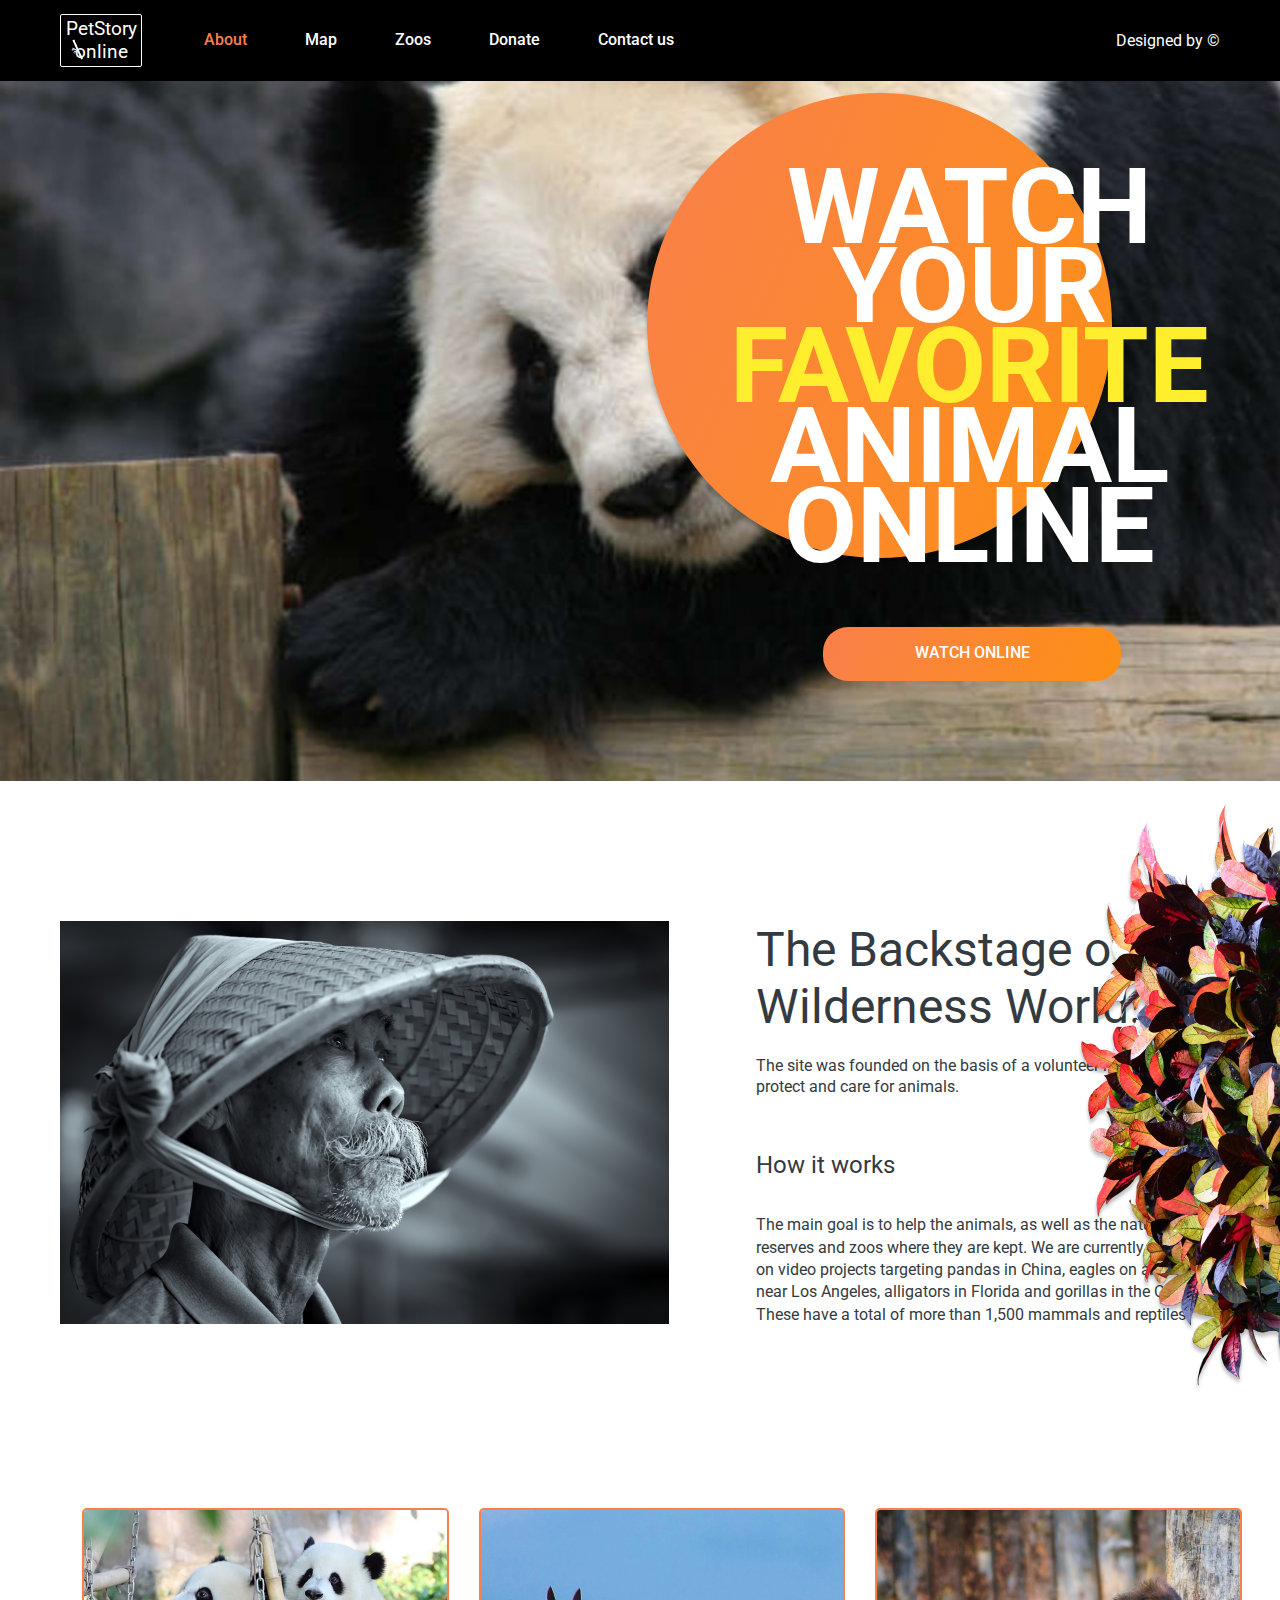
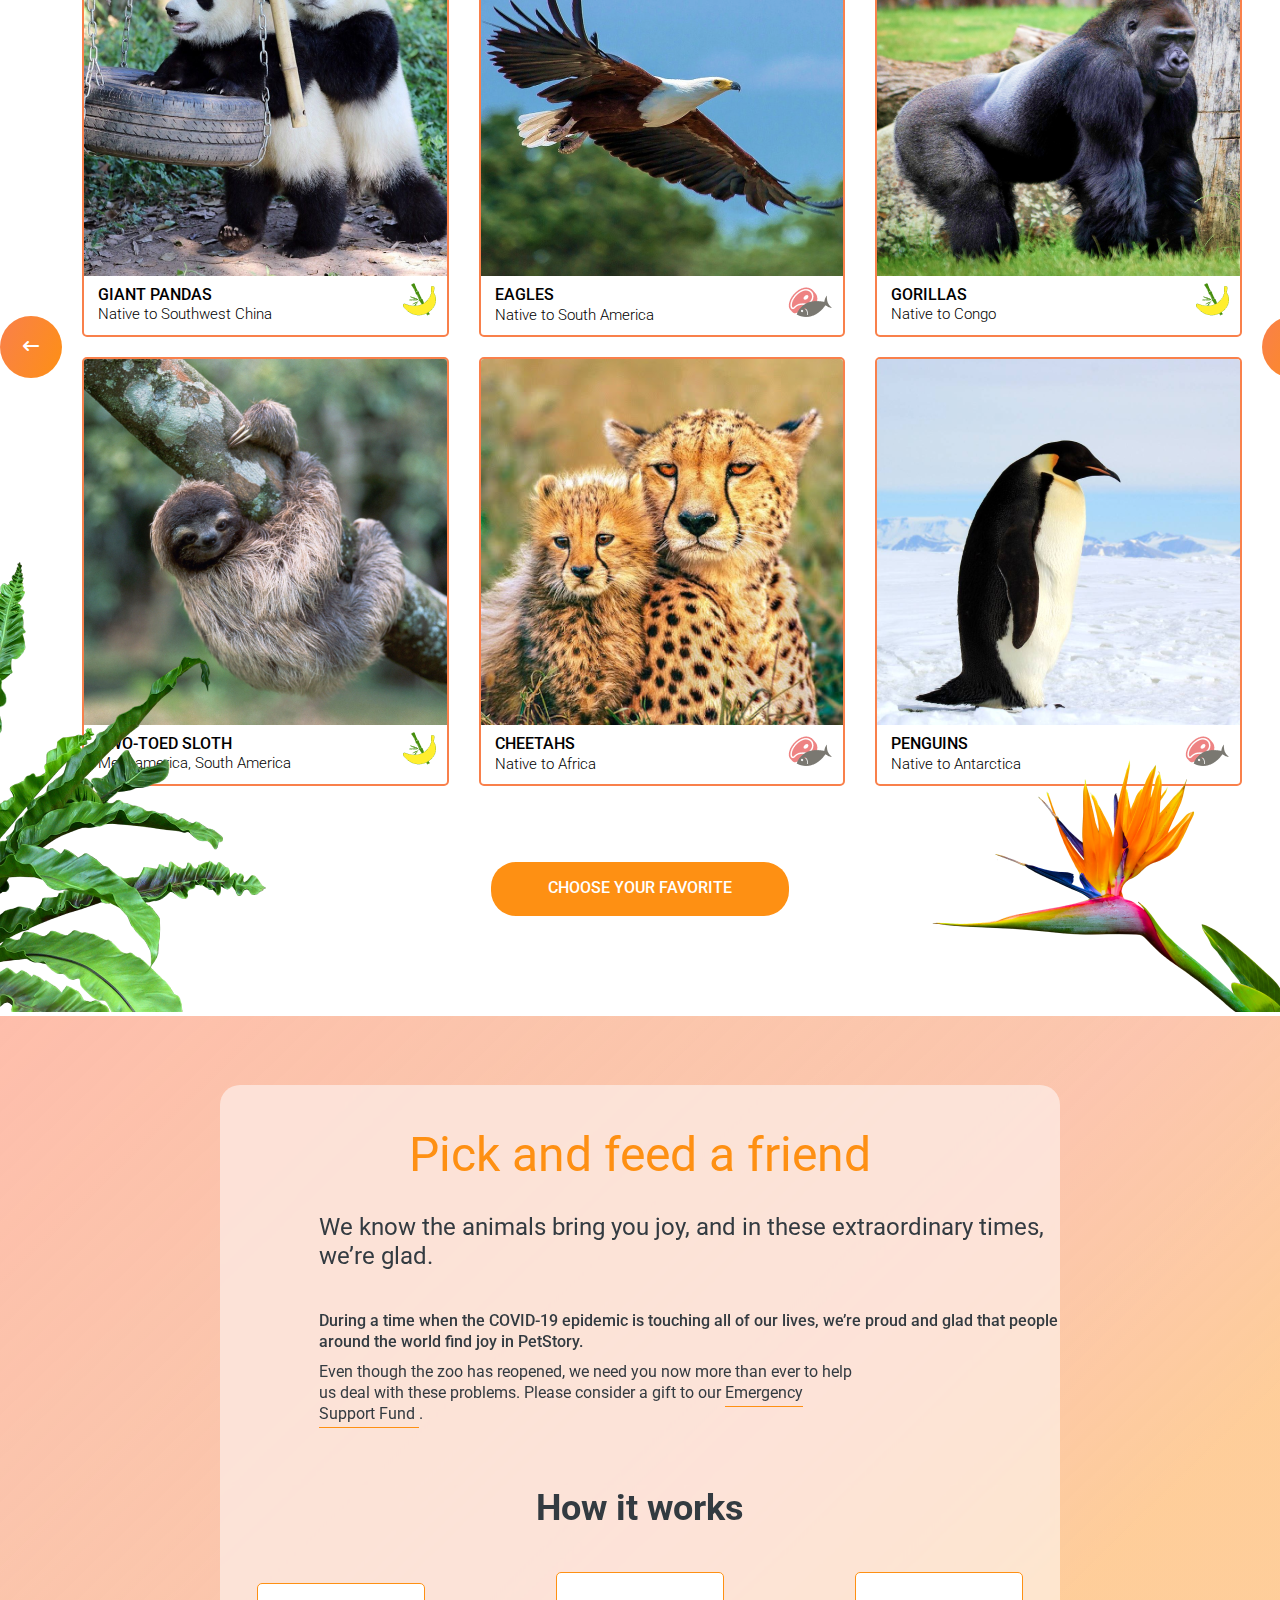
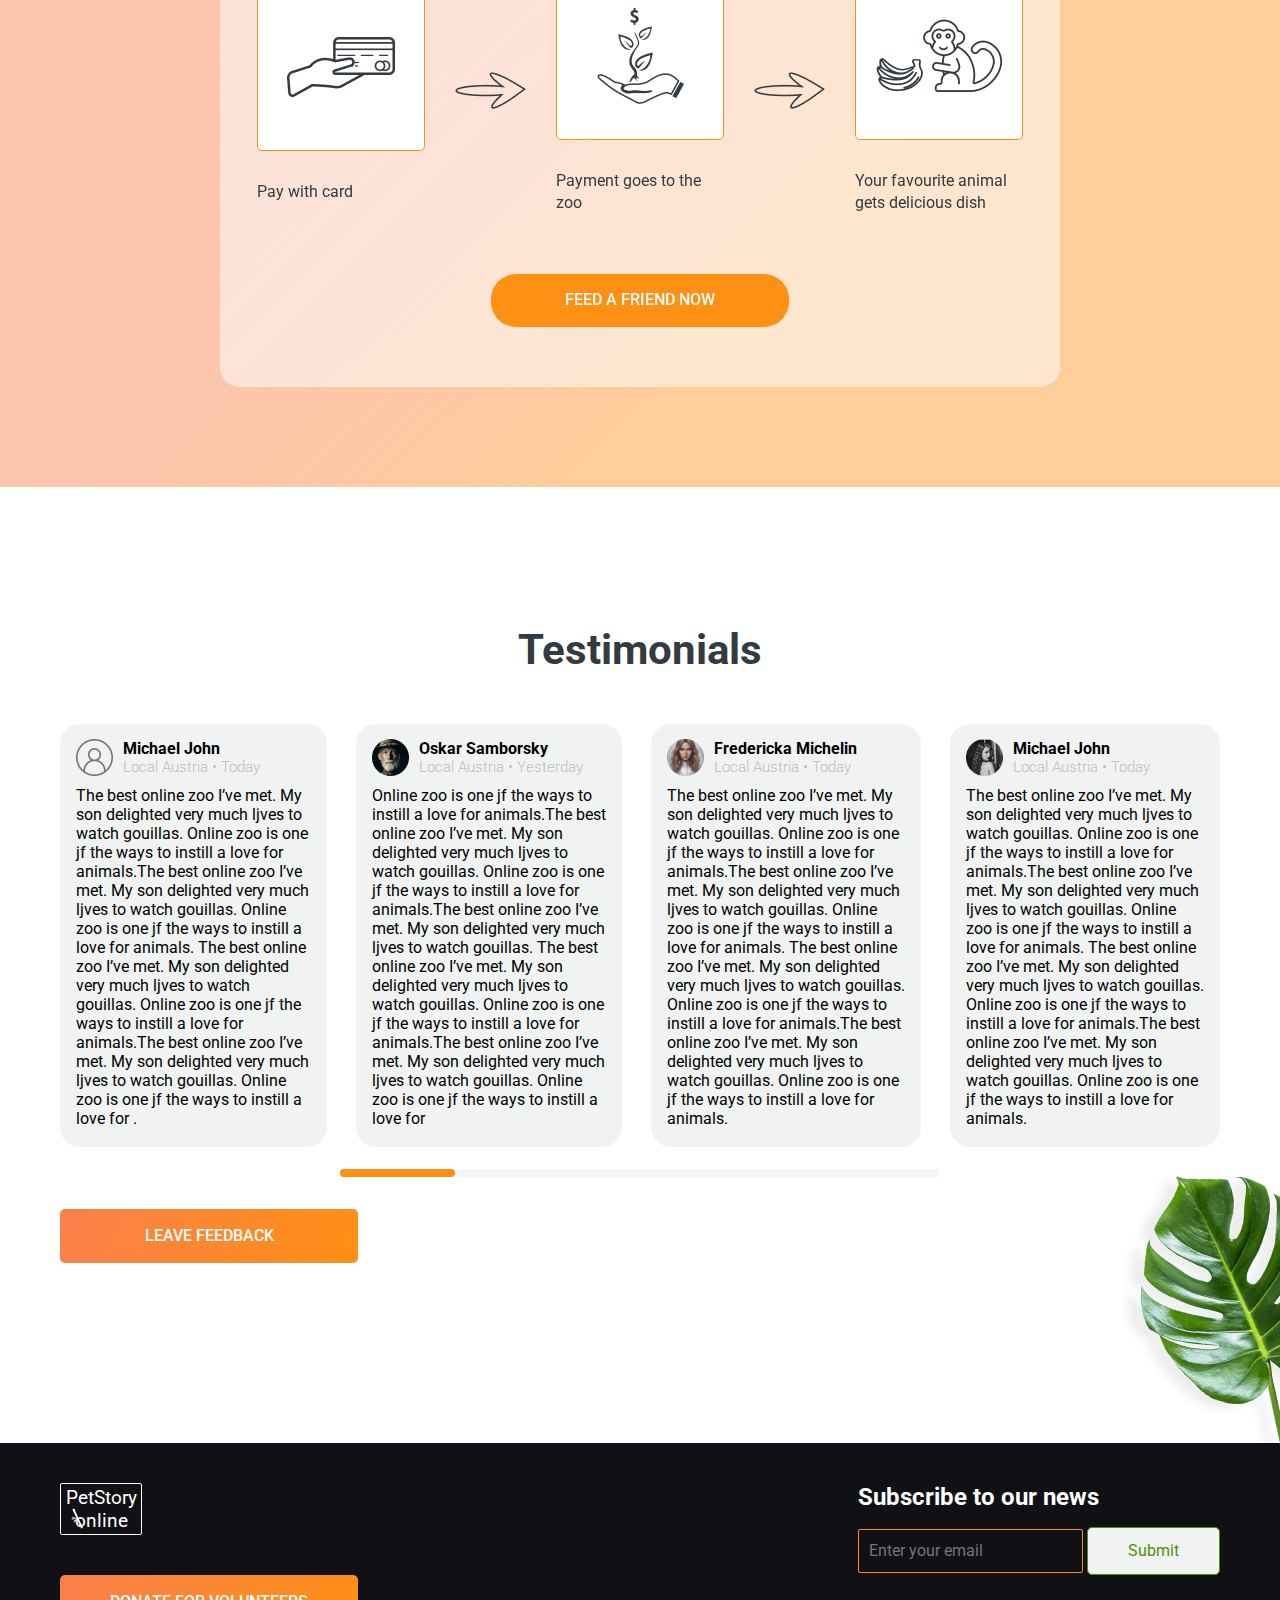
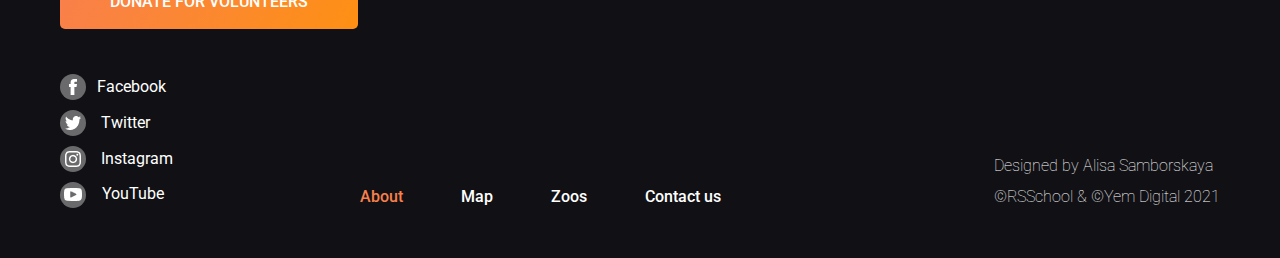
==== commit 58fca5f0: "fix: fix some minors" ====
--- a/pages/main/index.html
+++ b/pages/main/index.html
@@ -296,11 +296,60 @@
 						<h3>Testimonials</h3>
 					</div>
 					<div class="testimonials__boxs">
+						<!-- user box 1 -->
 						<div class="user__box">
 							<div class="user__data">
 								<img src="../../assets/icons/user_icon.png" alt="user icon" />
 								<div class="user__info">
 									<h4>Michael John</h4>
+									<p>Local Austria • Today</p>
+								</div>
+							</div>
+							<div class="user__paragraph">
+								<p>
+									The best online zoo I’ve met. My son delighted very much ljves
+									to watch gouillas. Online zoo is one jf the ways to instill a
+									love for animals.The best online zoo I’ve met. My son
+									delighted very much ljves to watch gouillas. Online zoo is one
+									jf the ways to instill a love for animals. The best online zoo
+									I’ve met. My son delighted very much ljves to watch gouillas.
+									Online zoo is one jf the ways to instill a love for
+									animals.The best online zoo I’ve met. My son delighted very
+									much ljves to watch gouillas. Online zoo is one jf the ways to
+									instill a love for .
+								</p>
+							</div>
+						</div>
+						<!-- user box 2 -->
+						<div class="user__box">
+							<div class="user__data">
+								<img src="../../assets/icons/Ellipse 2.png" alt="user icon" />
+								<div class="user__info">
+									<h4>Oskar Samborsky</h4>
+									<p>Local Austria • Yesterday</p>
+								</div>
+							</div>
+							<div class="user__paragraph">
+								<p>
+									Online zoo is one jf the ways to instill a love for
+									animals.The best online zoo I’ve met. My son delighted very
+									much ljves to watch gouillas. Online zoo is one jf the ways to
+									instill a love for animals.The best online zoo I’ve met. My
+									son delighted very much ljves to watch gouillas. The best
+									online zoo I’ve met. My son delighted very much ljves to watch
+									gouillas. Online zoo is one jf the ways to instill a love for
+									animals.The best online zoo I’ve met. My son delighted very
+									much ljves to watch gouillas. Online zoo is one jf the ways to
+									instill a love for
+								</p>
+							</div>
+						</div>
+						<!-- user box 3 -->
+						<div class="user__box">
+							<div class="user__data">
+								<img src="../../assets/icons/Ellipse 3.png" alt="user icon" />
+								<div class="user__info">
+									<h4>Fredericka Michelin</h4>
 									<p>Local Austria • Today</p>
 								</div>
 							</div>
@@ -319,55 +368,10 @@
 								</p>
 							</div>
 						</div>
+						<!-- user box 4 -->
 						<div class="user__box">
 							<div class="user__data">
-								<img src="../../assets/icons/Ellipse 2.png" alt="user icon" />
-								<div class="user__info">
-									<h4>Oskar Samborsky</h4>
-									<p>Local Austria • Yesterday</p>
-								</div>
-							</div>
-							<div class="user__paragraph">
-								<p>
-									Online zoo is one jf the ways to instill a love for
-									animals.The best online zoo I’ve met. My son delighted very
-									much ljves to watch gouillas. Online zoo is one jf the ways to
-									instill a love for animals.The best online zoo I’ve met. My
-									son delighted very much ljves to watch gouillas. The best
-									online zoo I’ve met. My son delighted very much ljves to watch
-									gouillas. Online zoo is one jf the ways to instill a love for
-									animals.The best online zoo I’ve met. My son delighted very
-									much ljves to watch gouillas. Online zoo is one jf the ways to
-									instill a love for
-								</p>
-							</div>
-						</div>
-						<div class="user__box">
-							<div class="user__data">
-								<img src="../../assets/icons/user_icon.png" alt="user icon" />
-								<div class="user__info">
-									<h4>Fredericka Michelin</h4>
-									<p>Local Austria • Today</p>
-								</div>
-							</div>
-							<div class="user__paragraph">
-								<p>
-									The best online zoo I’ve met. My son delighted very much ljves
-									to watch gouillas. Online zoo is one jf the ways to instill a
-									love for animals.The best online zoo I’ve met. My son
-									delighted very much ljves to watch gouillas. Online zoo is one
-									jf the ways to instill a love for animals. The best online zoo
-									I’ve met. My son delighted very much ljves to watch gouillas.
-									Online zoo is one jf the ways to instill a love for
-									animals.The best online zoo I’ve met. My son delighted very
-									much ljves to watch gouillas. Online zoo is one jf the ways to
-									instill a love for animals.
-								</p>
-							</div>
-						</div>
-						<div class="user__box">
-							<div class="user__data">
-								<img src="../../assets/icons/user_icon.png" alt="user icon" />
+								<img src="../../assets/icons/Ellipse 4.png" alt="user icon" />
 								<div class="user__info">
 									<h4>Michael John</h4>
 									<p>Local Austria • Today</p>
@@ -437,14 +441,14 @@
 									src="../../assets/icons/facebook.png"
 									alt="facebook logo"
 								/>
-							</a>
-							<p>Facebook</p>
+								<p>Facebook</p>
+							</a>
 						</div>
 						<div class="icon icon2">
 							<a href="#">
 								<img src="../../assets/icons/twitter.png" alt="twitter logo" />
-							</a>
-							<p>Twitter</p>
+								<p>Twitter</p>
+							</a>
 						</div>
 						<div class="icon icon3">
 							<a href="#">
@@ -452,14 +456,14 @@
 									src="../../assets/icons/instagram.png"
 									alt="instagram logo"
 								/>
-							</a>
-							<p>Instagram</p>
+								<p>Instagram</p>
+							</a>
 						</div>
 						<div class="icon icon4">
 							<a href="#">
 								<img src="../../assets/icons/youtube.png" alt="youtube logo" />
-							</a>
-							<p>YouTube</p>
+								<p>YouTube</p>
+							</a>
 						</div>
 					</div>
 					<nav class="header__navigation">
--- a/pages/main/style.css
+++ b/pages/main/style.css
@@ -52,6 +52,9 @@
 	display: flex;
 	gap: 58px;
 }
+.header__navigation ul li {
+	list-style-type: none;
+}
 .header__navigation ul li a.header__active {
 	color: #f9804b;
 }
@@ -146,7 +149,10 @@
 	left: calc(50% - 298px / 2 + 332px);
 	top: 546px;
 }
-
+.watch__btn:hover {
+	background: #e47209;
+	cursor: pointer;
+}
 /*  */
 
 .backstage {
@@ -236,9 +242,34 @@
 .animals__card {
 	border-radius: 5px;
 	border: 2px solid #f9804b;
+	overflow: hidden;
+	position: relative;
+}
+.animals__card img {
+	transition: all 0.5s linear;
 }
 .animals__card-button {
 	text-align: center;
+}
+.animals__card:hover img {
+	transform: scale(1.4);
+}
+.animals__card:hover .animals__card-info img {
+	display: none;
+}
+.animals__card:hover .animals__card-info {
+	background: #000000;
+	opacity: 0.6;
+	position: absolute;
+	top: 0;
+	left: 0;
+	right: 0;
+	bottom: 0;
+	color: #ffffff;
+	display: flex;
+	justify-content: center;
+	text-align: center;
+	align-items: flex-start;
 }
 .animals__card-button button {
 	font-style: normal;
@@ -255,7 +286,10 @@
 	border-radius: 25px;
 	border: none;
 }
-
+.animals__card-button button:hover {
+	background-color: #e47209;
+	cursor: pointer;
+}
 .arrow__left-ellipse,
 .arrow__right-ellipse {
 	width: 62px;
@@ -271,6 +305,11 @@
 	color: #ffffff;
 
 	width: 16px;
+}
+.arrow__left-ellipse:hover,
+.arrow__right-ellipse:hover {
+	background: #4b9200;
+	cursor: pointer;
 }
 .animals__scroll {
 	display: flex;
@@ -458,7 +497,10 @@
 	margin-top: 60px;
 	margin-bottom: 60px;
 }
-
+.pick__button button:hover {
+	background-color: #e47209;
+	cursor: pointer;
+}
 /*  */
 /*  */
 /*  */
@@ -471,7 +513,8 @@
 	text-align: center;
 	font-size: 36px;
 	line-height: 130%;
-
+	font-weight: 400;
+	font-style: normal;
 	color: #333b41;
 }
 .user__box {
@@ -523,6 +566,10 @@
 	border: none;
 	color: #ffffff;
 	margin-bottom: 180px;
+}
+.testimonials__button button:hover {
+	background: #e47209;
+	cursor: pointer;
 }
 .leav {
 	position: absolute;
@@ -580,6 +627,9 @@
 	border: 0.7px solid #fe9013;
 	border-radius: 2px;
 }
+.footer__news input:focus {
+	border-color: #4b9200;
+}
 .footer__news button {
 	font-size: 16px;
 	line-height: 140%;
@@ -590,6 +640,10 @@
 	border-radius: 5px;
 	cursor: pointer;
 }
+.footer__news button:hover {
+	background-color: #4b9200;
+	color: #fff;
+}
 .footer__btn a {
 	font-style: normal;
 	font-weight: 500;
@@ -607,6 +661,10 @@
 	display: flex;
 	justify-content: center;
 	align-items: center;
+}
+.footer__btn a:hover {
+	background: #e47209;
+	cursor: pointer;
 }
 .footer__navbar {
 	display: flex;
@@ -619,6 +677,9 @@
 	height: 26px;
 	background: rgba(196, 196, 196, 0.5);
 	border-radius: 50%;
+	display: flex;
+	align-items: center;
+	gap: 20px;
 }
 .icon p {
 	font-size: 16px;
@@ -629,11 +690,17 @@
 }
 .icon {
 	display: flex;
-	gap: 12px;
+	gap: 25px;
 	align-items: center;
 }
 .icon1 a {
 	padding: 5px 9px;
+}
+.icon a:hover {
+	background: #4b9200;
+}
+.icon a:hover p {
+	color: #4b9200;
 }
 .icon2 a {
 	padding: 6px 5px;
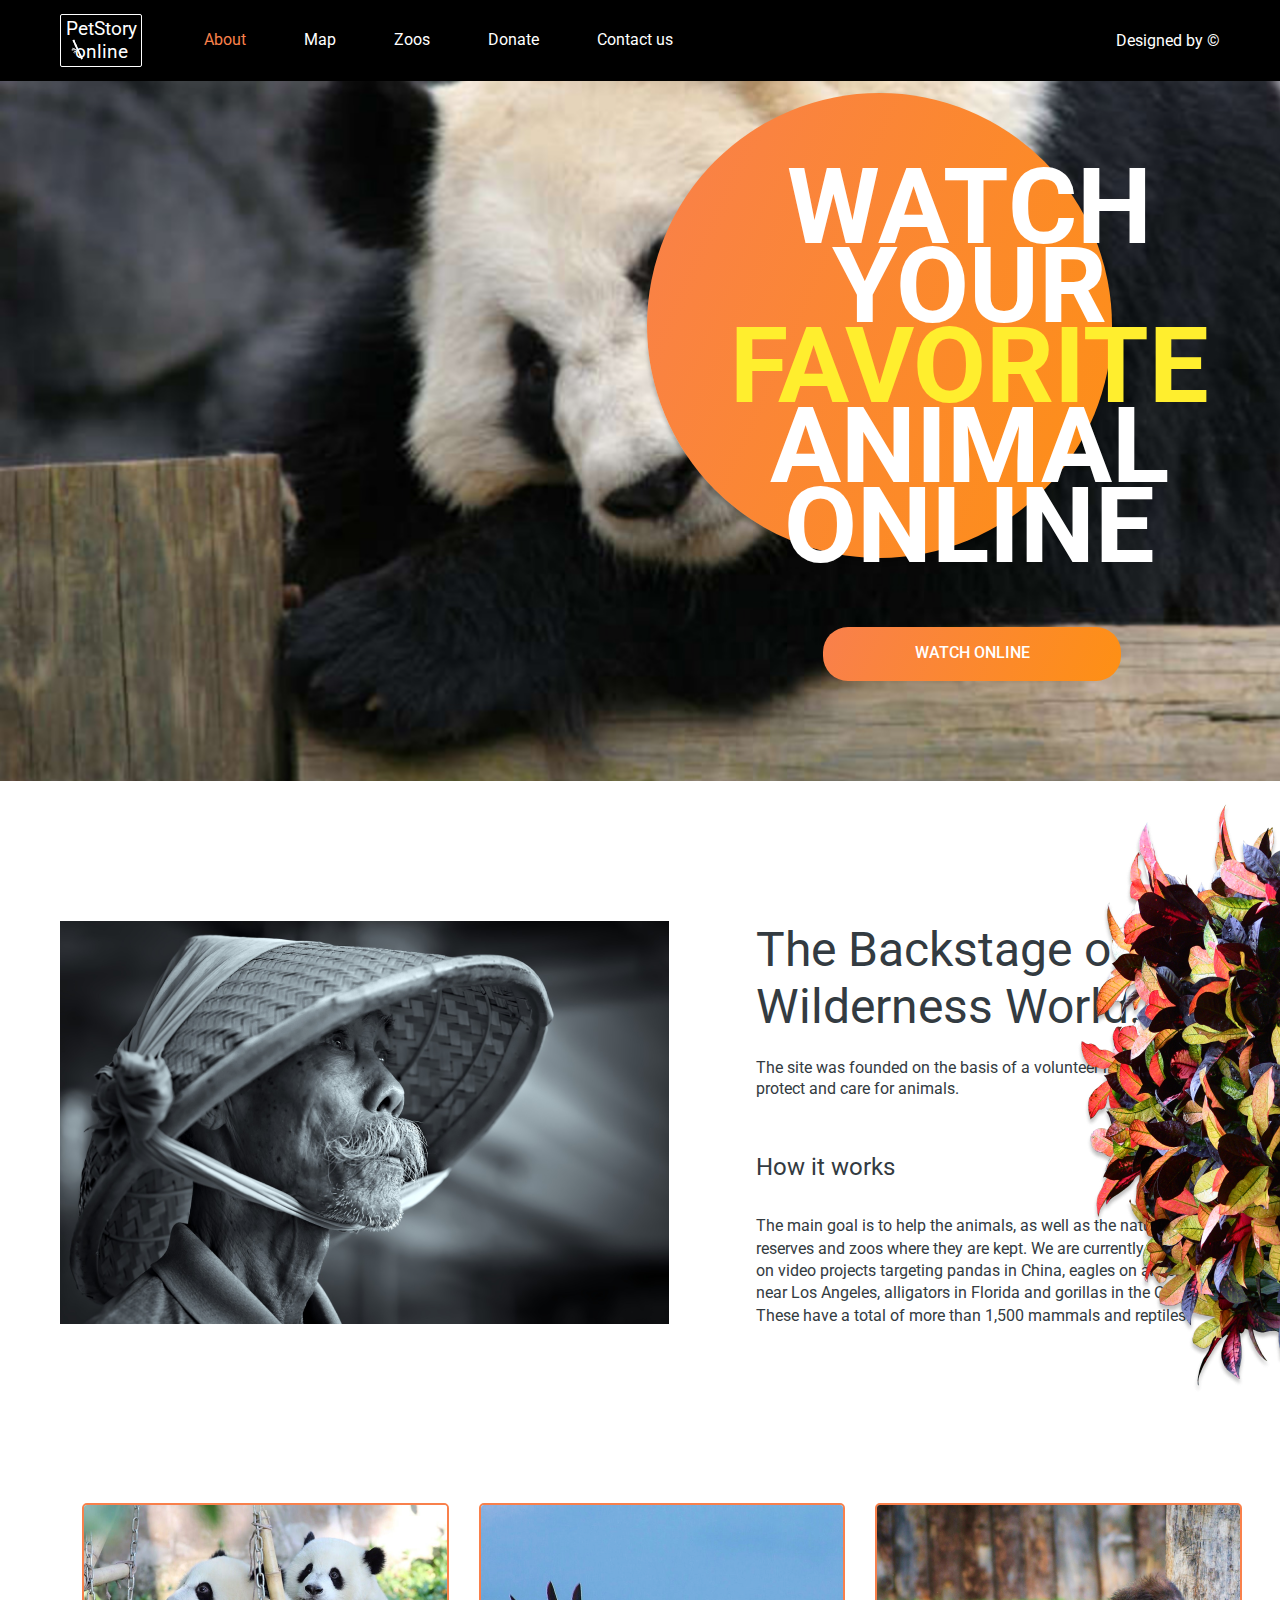
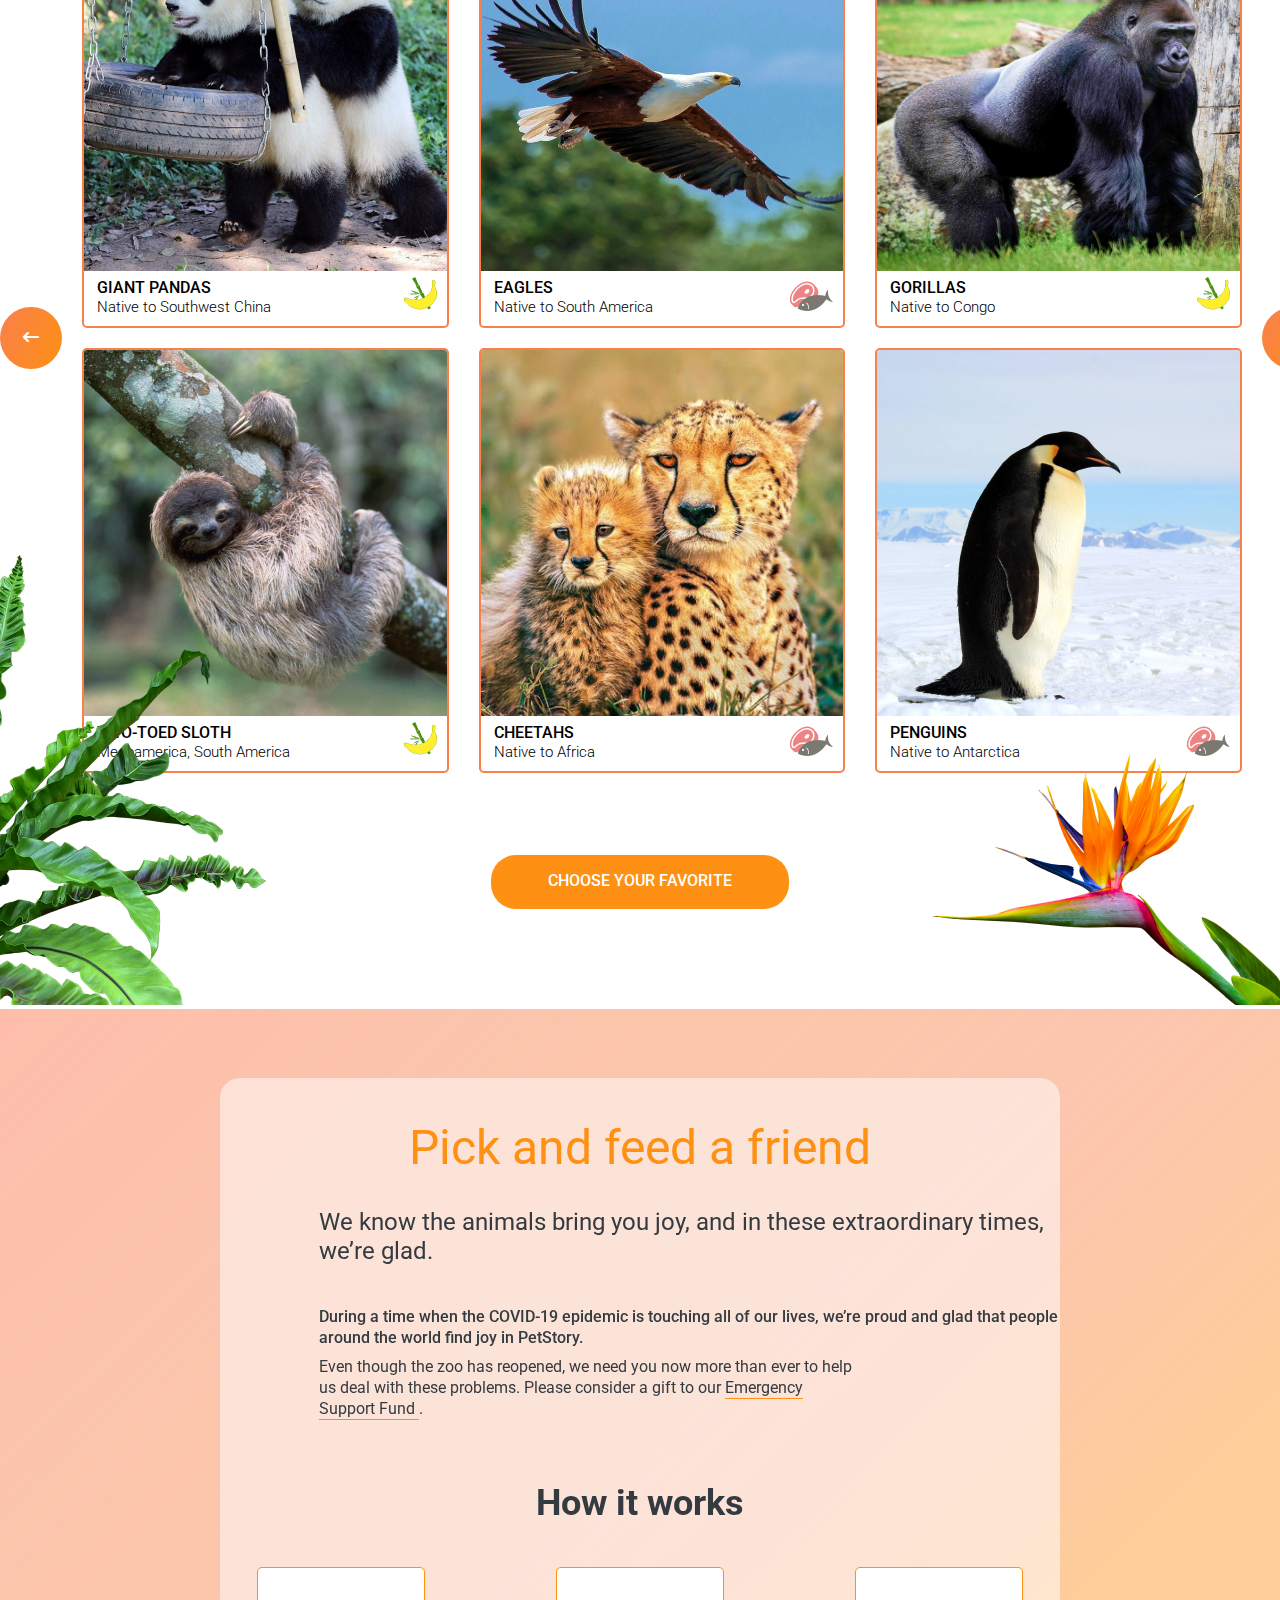
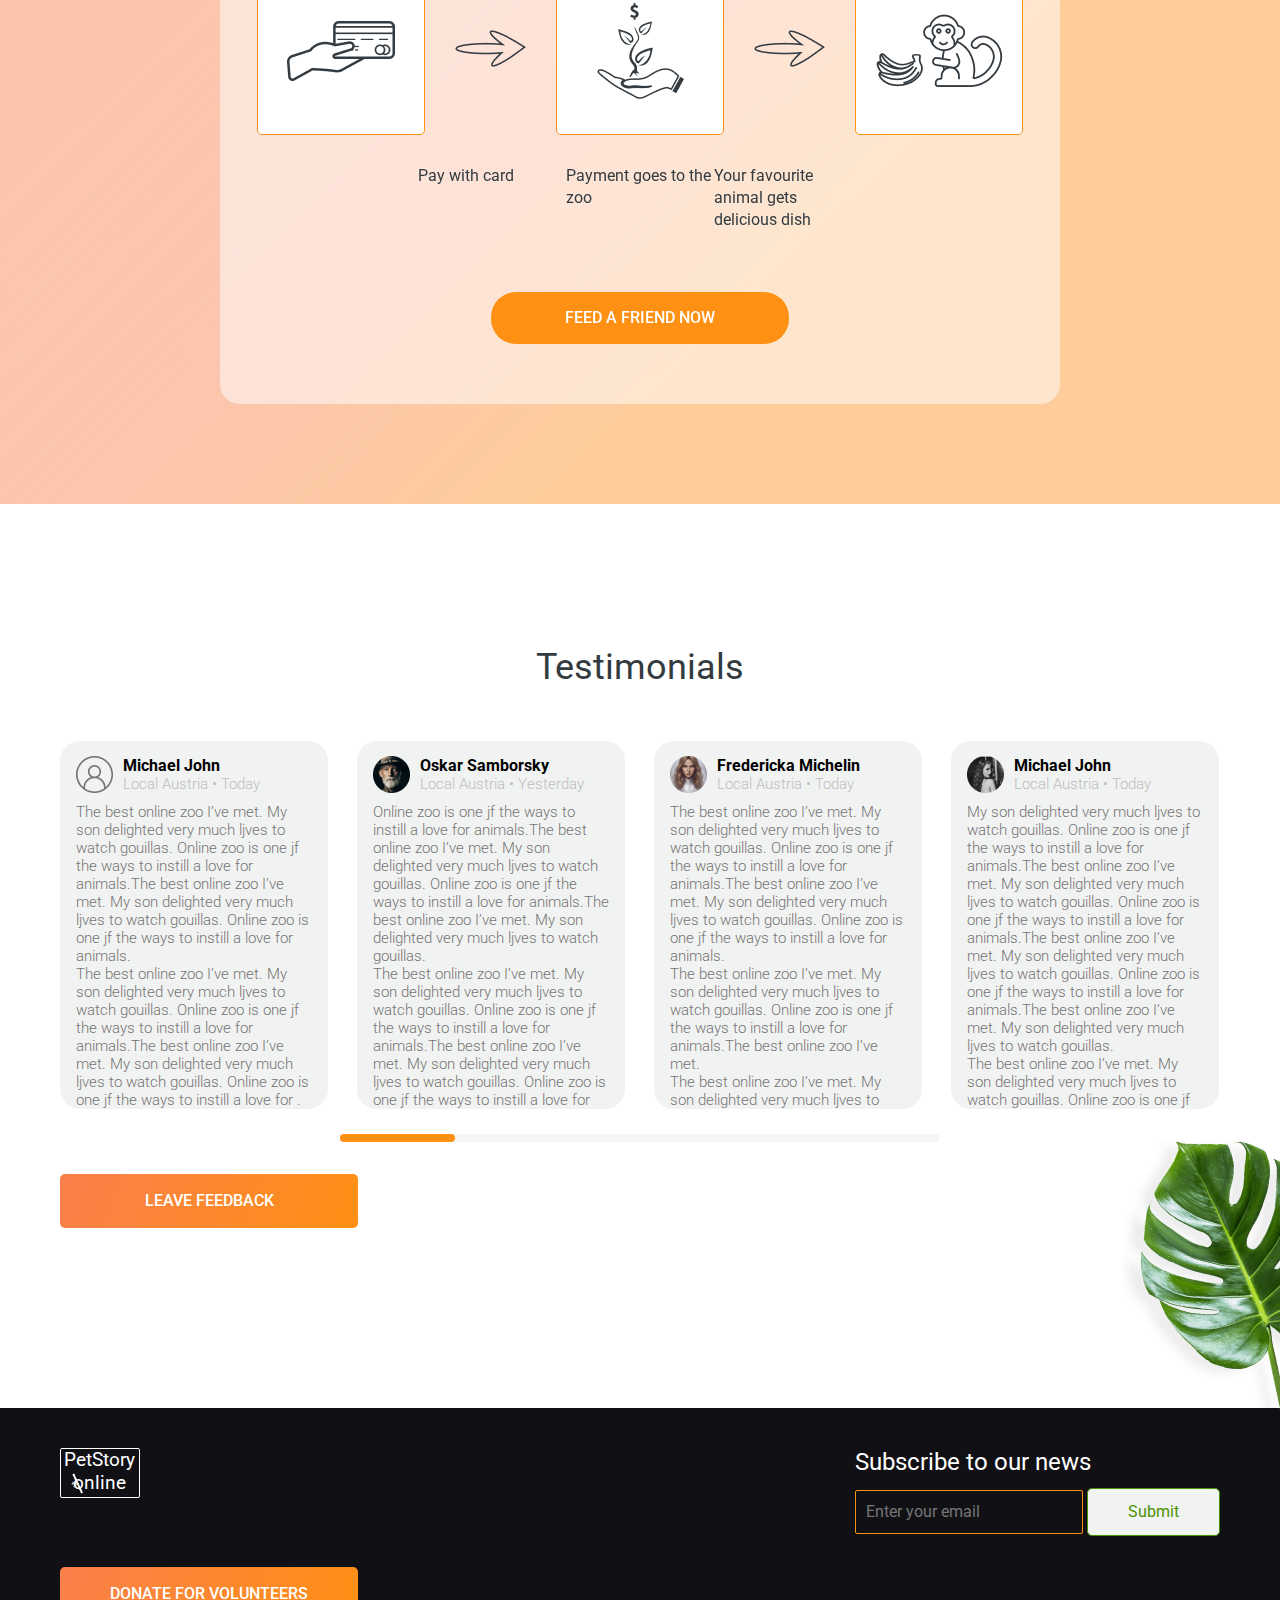
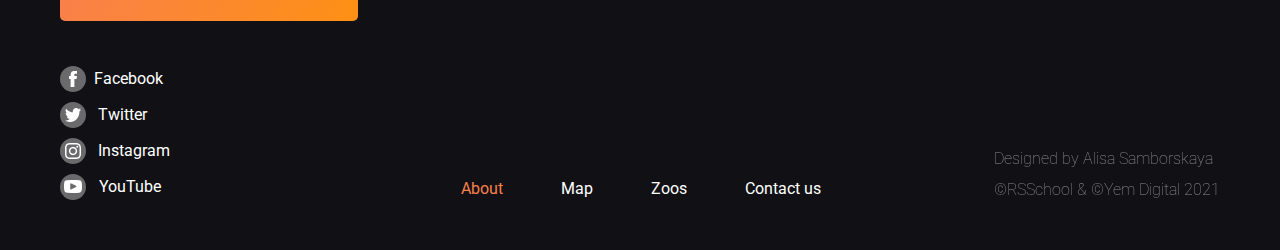
==== commit aa16e355: "fix: fix some inaccuracies" ====
--- a/pages/main/index.html
+++ b/pages/main/index.html
@@ -114,7 +114,11 @@
 					<!-- <div class="container"> -->
 					<div class="animals__cards">
 						<div class="animals__card">
-							<img src="../../assets/images/pandas.png" alt="pandas image" />
+							<img
+								src="../../assets/images/pandas.png"
+								alt="pandas image"
+								class="animals__card-img"
+							/>
 							<div class="animals__card-info">
 								<div class="animals__card-text">
 									<h2>giant Pandas</h2>
@@ -129,7 +133,11 @@
 							</div>
 						</div>
 						<div class="animals__card">
-							<img src="../../assets/images/eagle.png" alt="eagle image" />
+							<img
+								src="../../assets/images/eagle.png"
+								alt="eagle image"
+								class="animals__card-img"
+							/>
 							<div class="animals__card-info">
 								<div class="animals__card-text">
 									<h2>Eagles</h2>
@@ -144,7 +152,11 @@
 							</div>
 						</div>
 						<div class="animals__card">
-							<img src="../../assets/images/gorilla.png" alt="gorilla image" />
+							<img
+								src="../../assets/images/gorilla.png"
+								alt="gorilla image"
+								class="animals__card-img"
+							/>
 							<div class="animals__card-info">
 								<div class="animals__card-text">
 									<h2>Gorillas</h2>
@@ -159,7 +171,11 @@
 							</div>
 						</div>
 						<div class="animals__card">
-							<img src="../../assets/images/sloth.png" alt="sloth image" />
+							<img
+								src="../../assets/images/sloth.png"
+								alt="sloth image"
+								class="animals__card-img"
+							/>
 							<div class="animals__card-info">
 								<div class="animals__card-text">
 									<h2>Two-toed Sloth</h2>
@@ -177,6 +193,7 @@
 							<img
 								src="../../assets/images/cheetahs.png"
 								alt="cheetahs image"
+								class="animals__card-img"
 							/>
 							<div class="animals__card-info">
 								<div class="animals__card-text">
@@ -192,7 +209,11 @@
 							</div>
 						</div>
 						<div class="animals__card">
-							<img src="../../assets/images/penguin.png" alt="penguin image" />
+							<img
+								src="../../assets/images/penguin.png"
+								alt="penguin image"
+								class="animals__card-img"
+							/>
 							<div class="animals__card-info">
 								<div class="animals__card-text">
 									<h2>Penguins</h2>
@@ -247,7 +268,7 @@
 								Even though the zoo has reopened, we need you now more than ever
 								to help us deal with these problems. Please consider a gift to
 								our
-								<a href="#">Emergency Support Fund </a> .
+								<a href="../donate/index.html">Emergency Support Fund </a> .
 							</p>
 						</div>
 					</div>
@@ -260,18 +281,18 @@
 								<div class="pick__img1">
 									<img src="../../assets/icons/pay.png" alt="pay" />
 								</div>
-								<p>Pay with card</p>
-							</div>
-							<div>
+								<!-- <p>Pay with card</p> -->
+							</div>
+							<div class="pick__arrow">
 								<img src="../../assets/icons/arrow.png" alt="arrow" />
 							</div>
 							<div class="pick__box">
 								<div class="pick__img2">
 									<img src="../../assets/icons/zoo.png" alt="zoo" />
 								</div>
-								<p>Payment goes to the zoo</p>
-							</div>
-							<div>
+								<!-- <p>Payment goes to the zoo</p> -->
+							</div>
+							<div class="pick__arrow">
 								<img src="../../assets/icons/arrow.png" alt="arrow" />
 							</div>
 							<!-- pick__box -->
@@ -279,8 +300,13 @@
 								<div class="pick__img3">
 									<img src="../../assets/icons/monkey.png" alt="monkey image" />
 								</div>
-								<p>Your favourite animal gets delicious dish</p>
-							</div>
+								<!-- <p>Your favourite animal gets delicious dish</p> -->
+							</div>
+						</div>
+						<div class="pick__paragraph">
+							<p>Pay with card</p>
+							<p>Payment goes to the zoo</p>
+							<p>Your favourite animal gets delicious dish</p>
 						</div>
 						<div class="pick__button">
 							<button>Feed a friend now</button>
@@ -311,12 +337,14 @@
 									to watch gouillas. Online zoo is one jf the ways to instill a
 									love for animals.The best online zoo I’ve met. My son
 									delighted very much ljves to watch gouillas. Online zoo is one
-									jf the ways to instill a love for animals. The best online zoo
-									I’ve met. My son delighted very much ljves to watch gouillas.
-									Online zoo is one jf the ways to instill a love for
-									animals.The best online zoo I’ve met. My son delighted very
-									much ljves to watch gouillas. Online zoo is one jf the ways to
-									instill a love for .
+									jf the ways to instill a love for animals.
+								</p>
+								<p>
+									The best online zoo I’ve met. My son delighted very much ljves
+									to watch gouillas. Online zoo is one jf the ways to instill a
+									love for animals.The best online zoo I’ve met. My son
+									delighted very much ljves to watch gouillas. Online zoo is one
+									jf the ways to instill a love for .
 								</p>
 							</div>
 						</div>
@@ -335,12 +363,14 @@
 									animals.The best online zoo I’ve met. My son delighted very
 									much ljves to watch gouillas. Online zoo is one jf the ways to
 									instill a love for animals.The best online zoo I’ve met. My
-									son delighted very much ljves to watch gouillas. The best
-									online zoo I’ve met. My son delighted very much ljves to watch
-									gouillas. Online zoo is one jf the ways to instill a love for
-									animals.The best online zoo I’ve met. My son delighted very
-									much ljves to watch gouillas. Online zoo is one jf the ways to
-									instill a love for
+									son delighted very much ljves to watch gouillas.
+								</p>
+								<p>
+									The best online zoo I’ve met. My son delighted very much ljves
+									to watch gouillas. Online zoo is one jf the ways to instill a
+									love for animals.The best online zoo I’ve met. My son
+									delighted very much ljves to watch gouillas. Online zoo is one
+									jf the ways to instill a love for
 								</p>
 							</div>
 						</div>
@@ -359,12 +389,16 @@
 									to watch gouillas. Online zoo is one jf the ways to instill a
 									love for animals.The best online zoo I’ve met. My son
 									delighted very much ljves to watch gouillas. Online zoo is one
-									jf the ways to instill a love for animals. The best online zoo
-									I’ve met. My son delighted very much ljves to watch gouillas.
-									Online zoo is one jf the ways to instill a love for
-									animals.The best online zoo I’ve met. My son delighted very
-									much ljves to watch gouillas. Online zoo is one jf the ways to
-									instill a love for animals.
+									jf the ways to instill a love for animals.
+								</p>
+								<p>
+									The best online zoo I’ve met. My son delighted very much ljves
+									to watch gouillas. Online zoo is one jf the ways to instill a
+									love for animals.The best online zoo I’ve met.
+								</p>
+								<p>
+									The best online zoo I’ve met. My son delighted very much ljves
+									to
 								</p>
 							</div>
 						</div>
@@ -379,16 +413,18 @@
 							</div>
 							<div class="user__paragraph">
 								<p>
-									The best online zoo I’ve met. My son delighted very much ljves
-									to watch gouillas. Online zoo is one jf the ways to instill a
-									love for animals.The best online zoo I’ve met. My son
-									delighted very much ljves to watch gouillas. Online zoo is one
-									jf the ways to instill a love for animals. The best online zoo
-									I’ve met. My son delighted very much ljves to watch gouillas.
-									Online zoo is one jf the ways to instill a love for
+									My son delighted very much ljves to watch gouillas. Online zoo
+									is one jf the ways to instill a love for animals.The best
+									online zoo I’ve met. My son delighted very much ljves to watch
+									gouillas. Online zoo is one jf the ways to instill a love for
 									animals.The best online zoo I’ve met. My son delighted very
 									much ljves to watch gouillas. Online zoo is one jf the ways to
-									instill a love for animals.
+									instill a love for animals.The best online zoo I’ve met. My
+									son delighted very much ljves to watch gouillas.
+								</p>
+								<p>
+									The best online zoo I’ve met. My son delighted very much ljves
+									to watch gouillas. Online zoo is one jf
 								</p>
 							</div>
 						</div>
@@ -436,7 +472,7 @@
 				<div class="footer__navbar">
 					<div class="footer__icons">
 						<div class="icon icon1">
-							<a href="#">
+							<a href="https://www.facebook.com/">
 								<img
 									src="../../assets/icons/facebook.png"
 									alt="facebook logo"
@@ -445,13 +481,13 @@
 							</a>
 						</div>
 						<div class="icon icon2">
-							<a href="#">
+							<a href="https://twitter.com/">
 								<img src="../../assets/icons/twitter.png" alt="twitter logo" />
 								<p>Twitter</p>
 							</a>
 						</div>
 						<div class="icon icon3">
-							<a href="#">
+							<a href="https://www.instagram.com/">
 								<img
 									src="../../assets/icons/instagram.png"
 									alt="instagram logo"
@@ -460,13 +496,13 @@
 							</a>
 						</div>
 						<div class="icon icon4">
-							<a href="#">
+							<a href="https://www.youtube.com/">
 								<img src="../../assets/icons/youtube.png" alt="youtube logo" />
 								<p>YouTube</p>
 							</a>
 						</div>
 					</div>
-					<nav class="header__navigation">
+					<nav class="header__navigation footer__nav">
 						<ul>
 							<li><a href="#" class="header__active">About</a></li>
 							<li><a href="#">Map</a></li>
--- a/pages/main/style.css
+++ b/pages/main/style.css
@@ -59,7 +59,7 @@
 	color: #f9804b;
 }
 .header__navigation ul li a {
-	font-weight: 500;
+	font-weight: 400;
 	font-size: 16px;
 	line-height: 140%;
 	color: #ffffff;
@@ -160,7 +160,7 @@
 	/* align-items: center; */
 	gap: 87px;
 	justify-content: space-between;
-	margin: 140px 0 180px 0;
+	margin: 140px 0 175px 0;
 }
 .backstage__text h2 {
 	font-style: normal;
@@ -172,7 +172,7 @@
 	color: #333b41;
 }
 .backstage__found {
-	padding: 20px 0 54px 0;
+	padding: 22px 0 54px 0;
 	font-style: normal;
 	font-weight: 400;
 	font-size: 16px;
@@ -189,7 +189,7 @@
 	/* identical to box height, or 29px */
 
 	color: #333b41;
-	padding-bottom: 34px;
+	padding-bottom: 33px;
 }
 .backstage__goal {
 	font-style: normal;
@@ -206,7 +206,7 @@
 /*  */
 /*  */
 .animals__card-info {
-	padding: 3px 11px 10px 14px;
+	padding: 2px 10px 7px 13px;
 }
 .animals__card-text h2 {
 	font-style: normal;
@@ -226,7 +226,7 @@
 .animals__card-info {
 	display: flex;
 	justify-content: space-between;
-	align-items: center;
+	align-items: flex-start;
 }
 .animals__cards {
 	display: grid;
@@ -245,6 +245,10 @@
 	overflow: hidden;
 	position: relative;
 }
+.animals__card-img {
+	width: 366px;
+	height: 366px;
+}
 .animals__card img {
 	transition: all 0.5s linear;
 }
@@ -266,10 +270,12 @@
 	right: 0;
 	bottom: 0;
 	color: #ffffff;
-	display: flex;
-	justify-content: center;
-	text-align: center;
-	align-items: flex-start;
+}
+.animals__card:hover .animals__card-text {
+	position: absolute;
+	bottom: 70px;
+	right: 30px;
+	z-index: 10000000000;
 }
 .animals__card-button button {
 	font-style: normal;
@@ -319,7 +325,7 @@
 
 	width: 1324px;
 	margin: 0 auto;
-	margin-bottom: 76px;
+	margin-bottom: 82px;
 }
 
 .flower_foto1 {
@@ -394,7 +400,7 @@
 	font-size: 24px;
 	line-height: 120%;
 	color: #333b41;
-	padding: 30px 0 40px 0;
+	padding: 32px 0 41px 0;
 	font-weight: 400;
 	padding-left: 99px;
 }
@@ -409,7 +415,7 @@
 	font-size: 16px;
 	line-height: 130%;
 	color: #333b41;
-	padding: 10px 198px 60px 99px;
+	padding: 9px 198px 60px 99px;
 }
 .pick__work h3 {
 	font-size: 36px;
@@ -423,7 +429,7 @@
 .pick__text a {
 	color: inherit;
 	border-bottom: 1px solid #fe9013;
-	padding-bottom: 4px;
+	padding-bottom: 1px;
 }
 .pick__process {
 	display: flex;
@@ -464,11 +470,21 @@
 	height: 168px;
 	border: 1px solid #fe9013;
 }
+/* .pick__arrow {
+	display: flex;
+	align-items: center;
+	justify-content: center;
+} */
 .pick__box {
 	width: 168px;
 	/* height: 168px; */
 }
-.pick__box p {
+.pick__paragraph {
+	display: flex;
+	justify-content: space-between;
+	padding: 0 198px;
+}
+.pick__paragraph p {
 	font-size: 16px;
 	line-height: 140%;
 	/* or 22px */
@@ -508,7 +524,7 @@
 	display: flex;
 	gap: 29px;
 }
-.testimonials__title {
+.testimonials__title h3 {
 	padding: 140px 0 50px 0;
 	text-align: center;
 	font-size: 36px;
@@ -520,7 +536,8 @@
 .user__box {
 	background: #f1f3f2;
 	border-radius: 20px;
-	padding: 15px 15px 19px 16px;
+	padding: 15px 15px 0 16px;
+	width: 268px;
 }
 .user__data {
 	display: flex;
@@ -538,12 +555,19 @@
 	font-size: 15px;
 	line-height: 120%;
 	color: #bdbdbd;
+}
+.user__paragraph p {
+	font-style: normal;
+	font-weight: 300;
+	font-size: 15px;
+	line-height: 120%;
+	color: #767474;
 }
 .line__scroll {
 	width: 599px;
 	height: 8px;
 	background: #f5f7f6;
-	margin: 22px 0 32px 280px;
+	margin: 25px 0 32px 280px;
 }
 .line {
 	width: 115px;
@@ -589,7 +613,7 @@
 	border: 1px solid #fff;
 	line-height: 120%;
 	font-size: 19px;
-	padding: 3px 4.55px 2px 4.55px;
+	padding: 0 4.55px 2px 2.55px;
 	display: flex;
 	flex-direction: column;
 
@@ -609,10 +633,18 @@
 	display: flex;
 	justify-content: space-between;
 }
+.footer__nav {
+	margin-left: 202px;
+}
+.footer__nav ul li a {
+	font-weight: 400;
+	font-style: normal;
+}
 .footer__news h2 {
 	font-size: 24px;
 	line-height: 120%;
-	padding-bottom: 15px;
+	padding-bottom: 11px;
+	font-weight: 400;
 	/* identical to box height, or 29px */
 
 	color: #ffffff;
@@ -626,6 +658,7 @@
 	background: transparent;
 	border: 0.7px solid #fe9013;
 	border-radius: 2px;
+	width: 228px;
 }
 .footer__news input:focus {
 	border-color: #4b9200;
@@ -644,6 +677,9 @@
 	background-color: #4b9200;
 	color: #fff;
 }
+.footer__btn {
+	margin-top: 31px;
+}
 .footer__btn a {
 	font-style: normal;
 	font-weight: 500;
@@ -679,7 +715,7 @@
 	border-radius: 50%;
 	display: flex;
 	align-items: center;
-	gap: 20px;
+	gap: 17px;
 }
 .icon p {
 	font-size: 16px;
@@ -728,4 +764,5 @@
 	/* identical to box height, or 21px */
 	font-weight: lighter;
 	color: #ffffff;
-}
+	opacity: 0.5;
+}
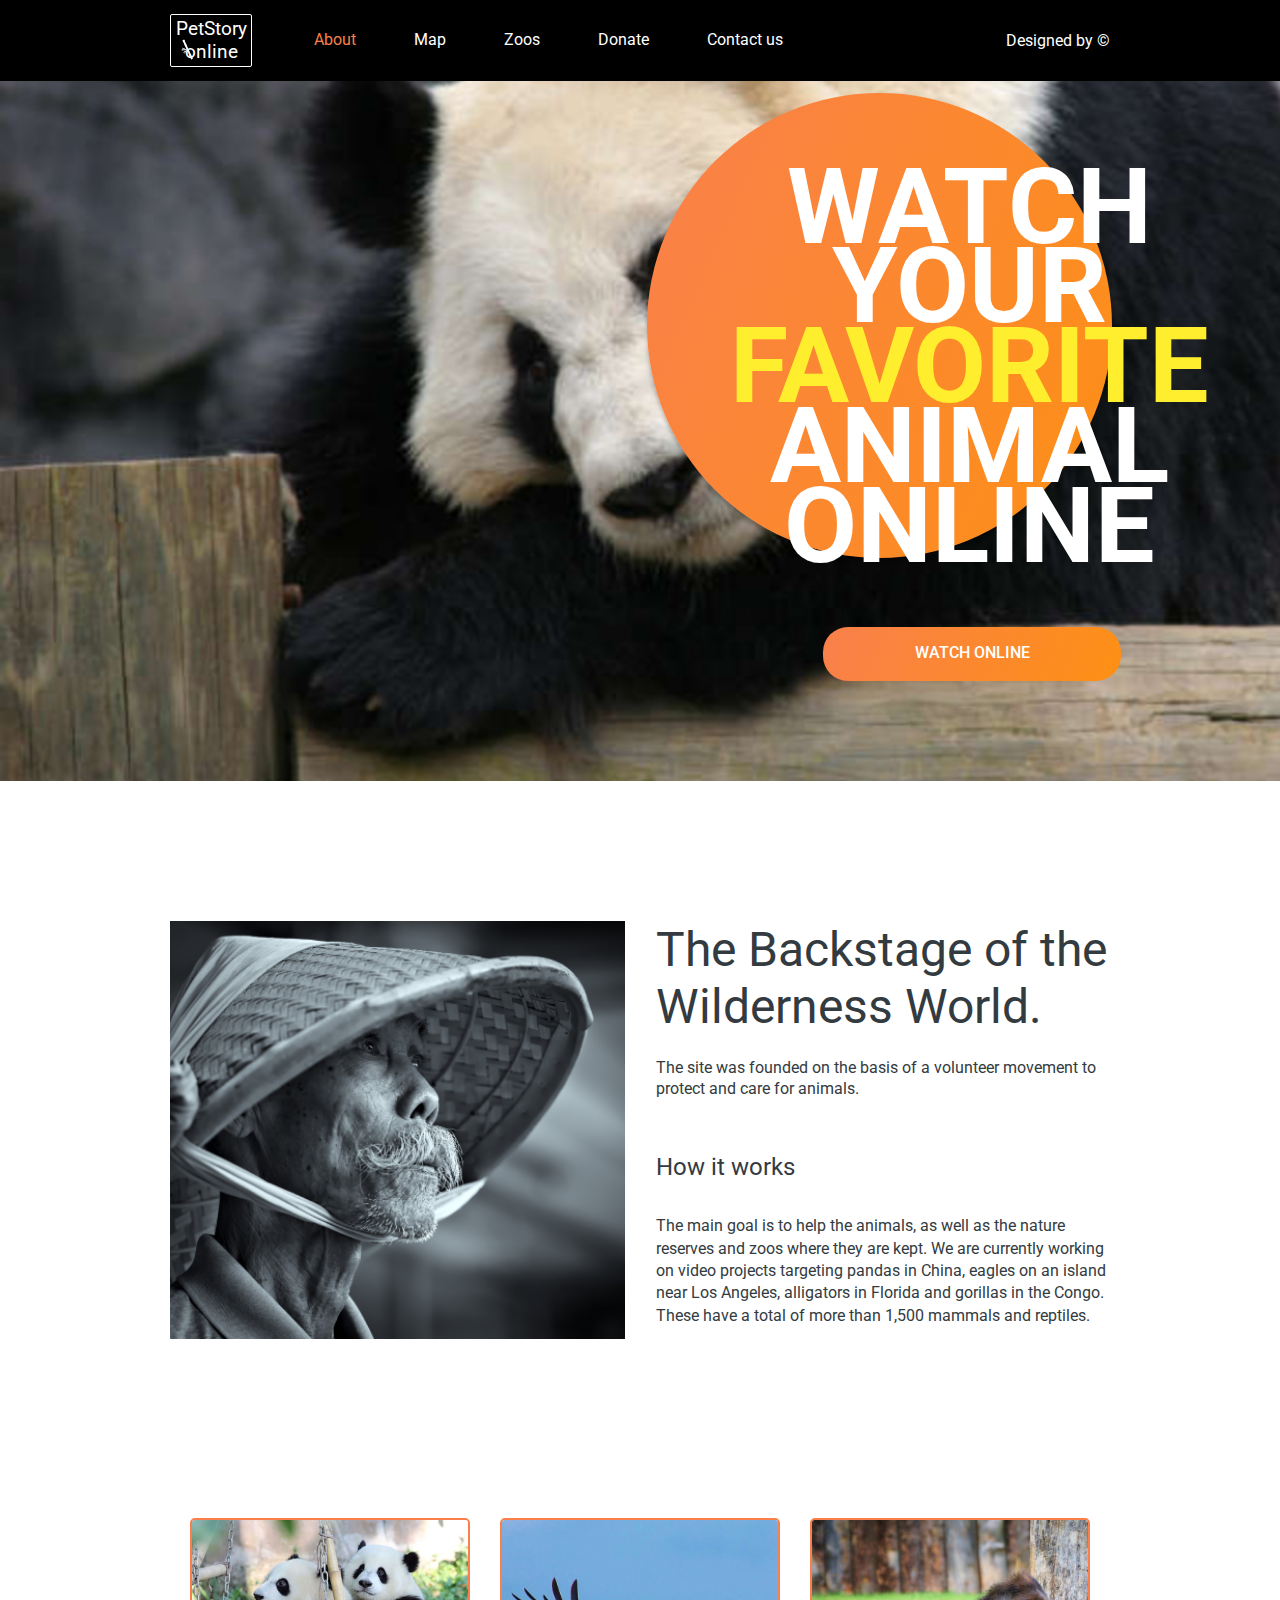
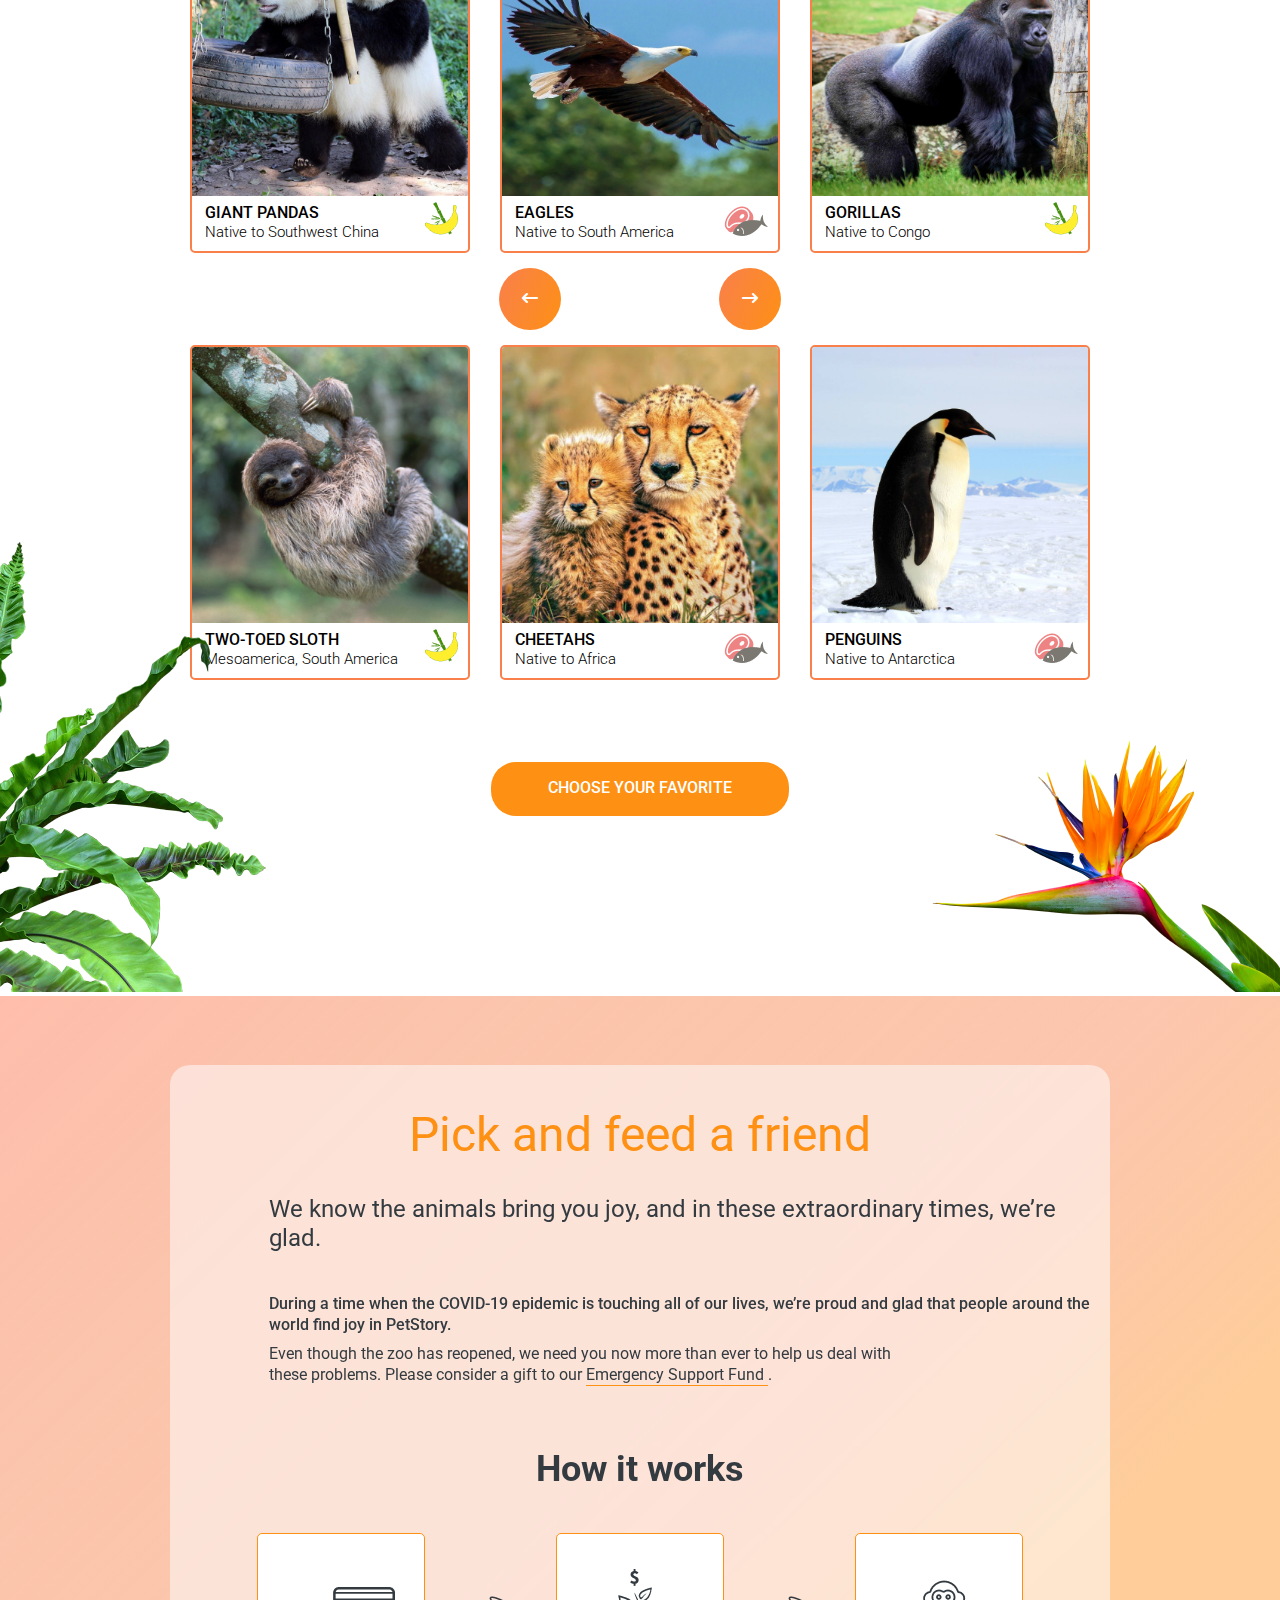
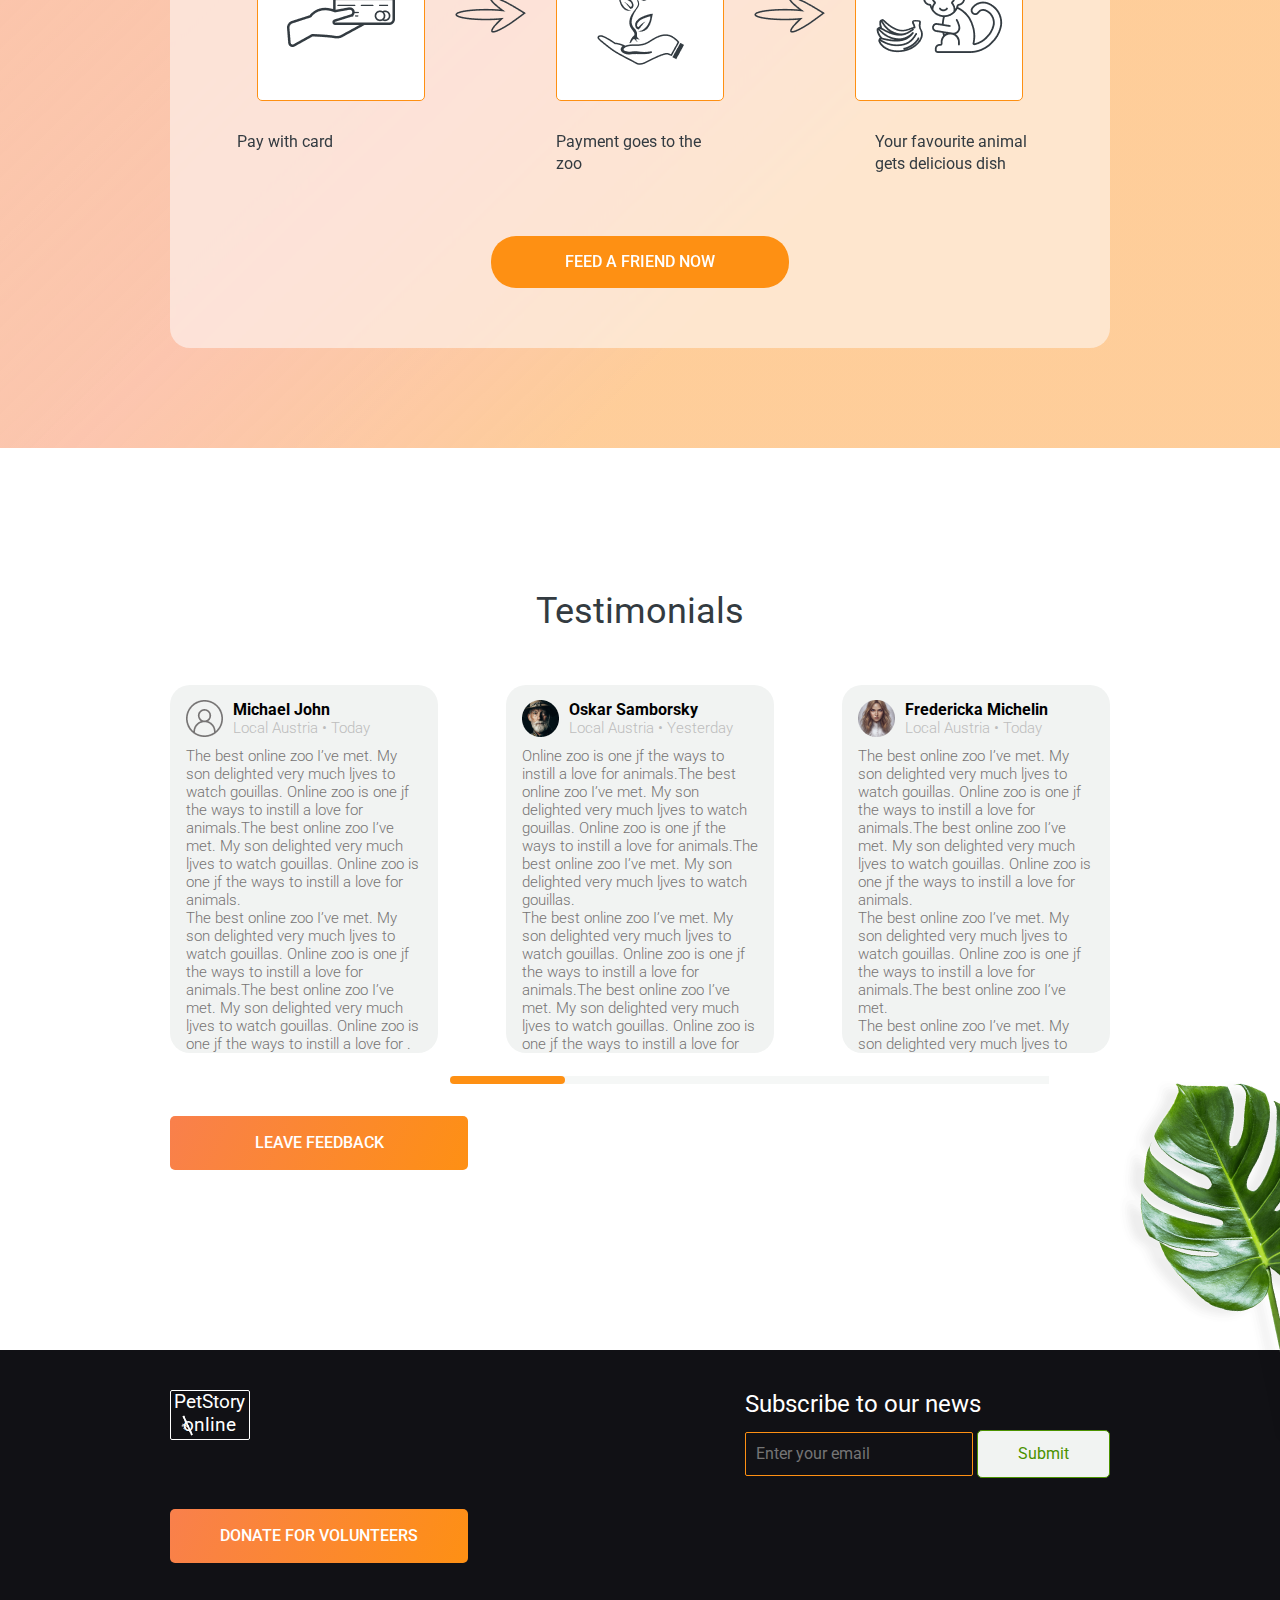
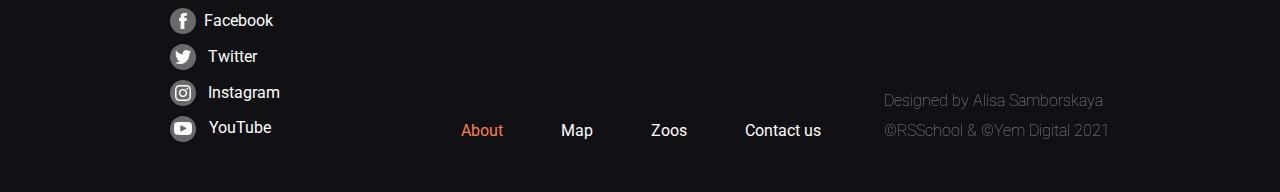
==== commit 5e34102f: "feat: make main page responsive to 1000px" ====
--- a/pages/main/index.html
+++ b/pages/main/index.html
@@ -247,69 +247,81 @@
 				<div class="flower_foto3">
 					<img src="../../assets/images/flower_photo3.png" alt="flower_foto3" />
 				</div>
+				<div class="flower_foto4">
+					<img
+						src="../../assets/images/palm_foto.png"
+						alt="little palm photo"
+					/>
+				</div>
+				<div class="flower_foto5">
+					<img src="../../assets/images/strelitzia 1.png" alt="strelitzia" />
+				</div>
 			</section>
 			<!-- animals card section -->
 			<!-- pick and feed section -->
 			<section class="feed">
 				<div class="container">
-					<div class="pick">
-						<h2>Pick and feed a friend</h2>
-						<div class="pick__text">
-							<h3>
-								We know the animals bring you joy, and in these extraordinary
-								times, we’re glad.
-							</h3>
-							<h4>
-								During a time when the COVID-19 epidemic is touching all of our
-								lives, we’re proud and glad that people around the world find
-								joy in PetStory.
-							</h4>
-							<p>
-								Even though the zoo has reopened, we need you now more than ever
-								to help us deal with these problems. Please consider a gift to
-								our
-								<a href="../donate/index.html">Emergency Support Fund </a> .
-							</p>
-						</div>
-					</div>
-				</div>
-				<div class="container">
-					<div class="pick__work">
-						<h3>How it works</h3>
-						<div class="pick__process">
-							<div class="pick__box">
-								<div class="pick__img1">
-									<img src="../../assets/icons/pay.png" alt="pay" />
-								</div>
-								<!-- <p>Pay with card</p> -->
-							</div>
-							<div class="pick__arrow">
-								<img src="../../assets/icons/arrow.png" alt="arrow" />
-							</div>
-							<div class="pick__box">
-								<div class="pick__img2">
-									<img src="../../assets/icons/zoo.png" alt="zoo" />
-								</div>
-								<!-- <p>Payment goes to the zoo</p> -->
-							</div>
-							<div class="pick__arrow">
-								<img src="../../assets/icons/arrow.png" alt="arrow" />
-							</div>
-							<!-- pick__box -->
-							<div class="pick__box">
-								<div class="pick__img3">
-									<img src="../../assets/icons/monkey.png" alt="monkey image" />
-								</div>
-								<!-- <p>Your favourite animal gets delicious dish</p> -->
-							</div>
-						</div>
-						<div class="pick__paragraph">
-							<p>Pay with card</p>
-							<p>Payment goes to the zoo</p>
-							<p>Your favourite animal gets delicious dish</p>
-						</div>
-						<div class="pick__button">
-							<button>Feed a friend now</button>
+					<div class="feed__container">
+						<div class="pick">
+							<h2>Pick and feed a friend</h2>
+							<div class="pick__text">
+								<h3>
+									We know the animals bring you joy, and in these extraordinary
+									times, we’re glad.
+								</h3>
+								<h4>
+									During a time when the COVID-19 epidemic is touching all of
+									our lives, we’re proud and glad that people around the world
+									find joy in PetStory.
+								</h4>
+								<p>
+									Even though the zoo has reopened, we need you now more than
+									ever to help us deal with these problems. Please consider a
+									gift to our
+									<a href="../donate/index.html">Emergency Support Fund </a> .
+								</p>
+							</div>
+						</div>
+						<div class="pick__work">
+							<h3>How it works</h3>
+							<div class="pick__process">
+								<div class="pick__box">
+									<div class="pick__img1">
+										<img src="../../assets/icons/pay.png" alt="pay" />
+									</div>
+									<!-- <p>Pay with card</p> -->
+								</div>
+								<div class="pick__arrow">
+									<img src="../../assets/icons/arrow.png" alt="arrow" />
+								</div>
+								<div class="pick__box">
+									<div class="pick__img2">
+										<img src="../../assets/icons/zoo.png" alt="zoo" />
+									</div>
+									<!-- <p>Payment goes to the zoo</p> -->
+								</div>
+								<div class="pick__arrow">
+									<img src="../../assets/icons/arrow.png" alt="arrow" />
+								</div>
+								<!-- pick__box -->
+								<div class="pick__box">
+									<div class="pick__img3">
+										<img
+											src="../../assets/icons/monkey.png"
+											alt="monkey image"
+										/>
+									</div>
+									<!-- <p>Your favourite animal gets delicious dish</p> -->
+								</div>
+							</div>
+							<div class="pick__paragraph">
+								<p>Pay with card</p>
+								<p>Payment goes to the zoo</p>
+								<p>Your favourite animal gets delicious dish</p>
+							</div>
+							<div class="pick__button">
+								<button>Feed a friend now</button>
+							</div>
 						</div>
 					</div>
 				</div>
@@ -323,7 +335,7 @@
 					</div>
 					<div class="testimonials__boxs">
 						<!-- user box 1 -->
-						<div class="user__box">
+						<div class="user__box user__box-1">
 							<div class="user__data">
 								<img src="../../assets/icons/user_icon.png" alt="user icon" />
 								<div class="user__info">
@@ -349,7 +361,7 @@
 							</div>
 						</div>
 						<!-- user box 2 -->
-						<div class="user__box">
+						<div class="user__box user__box-2">
 							<div class="user__data">
 								<img src="../../assets/icons/Ellipse 2.png" alt="user icon" />
 								<div class="user__info">
@@ -375,7 +387,7 @@
 							</div>
 						</div>
 						<!-- user box 3 -->
-						<div class="user__box">
+						<div class="user__box user__box-3">
 							<div class="user__data">
 								<img src="../../assets/icons/Ellipse 3.png" alt="user icon" />
 								<div class="user__info">
@@ -403,7 +415,7 @@
 							</div>
 						</div>
 						<!-- user box 4 -->
-						<div class="user__box">
+						<div class="user__box user__box-4">
 							<div class="user__data">
 								<img src="../../assets/icons/Ellipse 4.png" alt="user icon" />
 								<div class="user__info">
@@ -437,6 +449,9 @@
 					</div>
 					<div class="leav">
 						<img src="../../assets/images/leav_foto.png" alt="leav_foto" />
+					</div>
+					<div class="leav-small">
+						<img src="../../assets/images/leav-new.png" alt="small leav" />
 					</div>
 				</div>
 			</section>
--- a/pages/main/style.css
+++ b/pages/main/style.css
@@ -222,11 +222,16 @@
 	font-size: 15px;
 	line-height: 110%;
 	color: #000000;
+	z-index: 100;
 }
 .animals__card-info {
 	display: flex;
 	justify-content: space-between;
 	align-items: flex-start;
+	transition: 1s all linear;
+}
+.animals__card-text {
+	transition: 1s all linear;
 }
 .animals__cards {
 	display: grid;
@@ -244,10 +249,11 @@
 	border: 2px solid #f9804b;
 	overflow: hidden;
 	position: relative;
+	height: 426px;
 }
 .animals__card-img {
-	width: 366px;
-	height: 366px;
+	width: 100%;
+	height: auto;
 }
 .animals__card img {
 	transition: all 0.5s linear;
@@ -257,6 +263,8 @@
 }
 .animals__card:hover img {
 	transform: scale(1.4);
+	opacity: 0.75;
+	position: relative;
 }
 .animals__card:hover .animals__card-info img {
 	display: none;
@@ -269,13 +277,23 @@
 	left: 0;
 	right: 0;
 	bottom: 0;
-	color: #ffffff;
+	height: 100%;
 }
 .animals__card:hover .animals__card-text {
 	position: absolute;
 	bottom: 70px;
 	right: 30px;
+	color: #fff;
 	z-index: 10000000000;
+	text-align: right;
+}
+.animals__card:hover .animals__card-text p,
+.animals__card:hover .animals__card-text h2 {
+	color: #fff;
+	font-size: 20px;
+}
+.animals__card:hover .animals__card-text h2 {
+	font-size: 25px;
 }
 .animals__card-button button {
 	font-style: normal;
@@ -342,6 +360,18 @@
 	position: absolute;
 	right: 0;
 	bottom: 0;
+}
+.flower_foto4 {
+	position: absolute;
+	bottom: 0;
+	left: 0;
+	display: none;
+}
+.flower_foto5 {
+	position: absolute;
+	right: 0;
+	bottom: 0;
+	display: none;
 }
 /*  */
 /*  */
@@ -370,7 +400,9 @@
 			#eaf7fe 127.9%,
 			#eaf7fe 149.54%
 		);
-	padding: 69px 220px 100px 220px;
+	padding: 69px 0 100px 0;
+
+	margin: 0 auto;
 }
 .pick {
 	background: rgba(253, 253, 255, 0.52);
@@ -567,7 +599,7 @@
 	width: 599px;
 	height: 8px;
 	background: #f5f7f6;
-	margin: 25px 0 32px 280px;
+	margin: 23px 0 32px 280px;
 }
 .line {
 	width: 115px;
@@ -598,6 +630,12 @@
 .leav {
 	position: absolute;
 	bottom: -105px;
+	right: 0;
+}
+.leav-small {
+	display: none;
+	position: absolute;
+	bottom: -89px;
 	right: 0;
 }
 .testimonials {
@@ -766,3 +804,182 @@
 	color: #ffffff;
 	opacity: 0.5;
 }
+
+/* responsive web design */
+
+@media screen and (max-width: 1500px) {
+	.flower_foto1 {
+		display: none;
+	}
+}
+
+@media screen and (max-width: 1350px) {
+	.animals__cards {
+		row-gap: 92px;
+	}
+	.animals__scroll {
+		position: relative;
+		justify-content: space-between;
+		width: 940px;
+	}
+	.animals__card {
+		height: auto;
+	}
+	.arrow__left,
+	.arrow__right {
+		display: flex;
+		align-items: center;
+		justify-content: center;
+	}
+	.arrow__left-ellipse {
+		position: absolute;
+		left: 35%;
+	}
+	.arrow__right-ellipse {
+		position: absolute;
+		right: 35%;
+	}
+	.animals {
+		padding-bottom: 180px;
+	}
+	.user__box-4 {
+		display: none;
+	}
+	.testimonials__boxs {
+		justify-content: space-between;
+	}
+	.container {
+		max-width: 940px;
+	}
+	.backstage__photo img {
+		width: 455px;
+		height: 418px;
+		object-fit: cover;
+	}
+	.backstage {
+		gap: 31px;
+	}
+	.pick__paragraph {
+		padding: 0 67px;
+	}
+	/* .pick__text h3 {
+		padding: 32px 48px 41px 49px;
+	} */
+}
+
+@media screen and (max-width: 1200px) {
+	.ellipse {
+		left: calc(50% - 367px / 2 + 139.5px);
+		top: 69px;
+	}
+	.watch__title {
+		left: calc(50% - 400.25px / 2 + 221.12px);
+		top: 122.8px;
+	}
+	.watch__btn {
+		left: calc(50% - 298px / 2 + 214px);
+		top: 563px;
+	}
+	.section__1 {
+		background-position: center;
+	}
+}
+
+@media screen and (max-width: 1000px) {
+	.header__navigation ul {
+		gap: 48px;
+	}
+	.section__1 {
+		padding-bottom: 503px;
+	}
+	.ellipse {
+		width: 367px;
+		height: 367px;
+		top: -12px;
+	}
+	.watch__title {
+		font-size: 85px;
+		top: 42.8px;
+	}
+	.watch__btn {
+		top: 402px;
+	}
+	.backstage {
+		margin-top: 100px;
+		margin-bottom: 144px;
+	}
+	.animals__scroll {
+		width: 980px;
+		margin-bottom: 88px;
+	}
+	.flower_foto2,
+	.flower_foto3 {
+		display: none;
+	}
+	.flower_foto4,
+	.flower_foto5 {
+		display: block;
+	}
+	.animals {
+		padding-bottom: 143px;
+	}
+	.feed {
+		padding: 30px 0 50px 0;
+	}
+	.pick {
+		padding-top: 28px;
+	}
+	.pick__text h3 {
+		padding: 21px 0 20px 49px;
+	}
+	.pick__text h4 {
+		padding-left: 49px;
+		padding-right: 80px;
+	}
+	.pick__text p {
+		padding: 10px 81px 41px 50px;
+	}
+	.pick__paragraph {
+		padding: 0 87px;
+	}
+	.pick__button button {
+		margin-top: 70px;
+		margin-bottom: 52px;
+	}
+	.testimonials__title h3 {
+		padding: 101px 0 28px 0;
+	}
+	.user__box {
+		width: 296px;
+		height: 391px;
+	}
+	.line__scroll {
+		width: 392px;
+		height: 8px;
+		background: #e7e9e8;
+		margin: 21px 0 52px 269px;
+	}
+	.line {
+		width: 75px;
+	}
+	.testimonials__button button {
+		margin-bottom: 141px;
+	}
+	.leav {
+		display: none;
+	}
+	.leav-small {
+		display: block;
+	}
+	.footer .footer__header {
+		gap: 460px;
+		justify-content: flex-start;
+	}
+	.header__navigation ul {
+		gap: 46px;
+	}
+	.header__container {
+		position: relative;
+		z-index: 2;
+	}
+}
